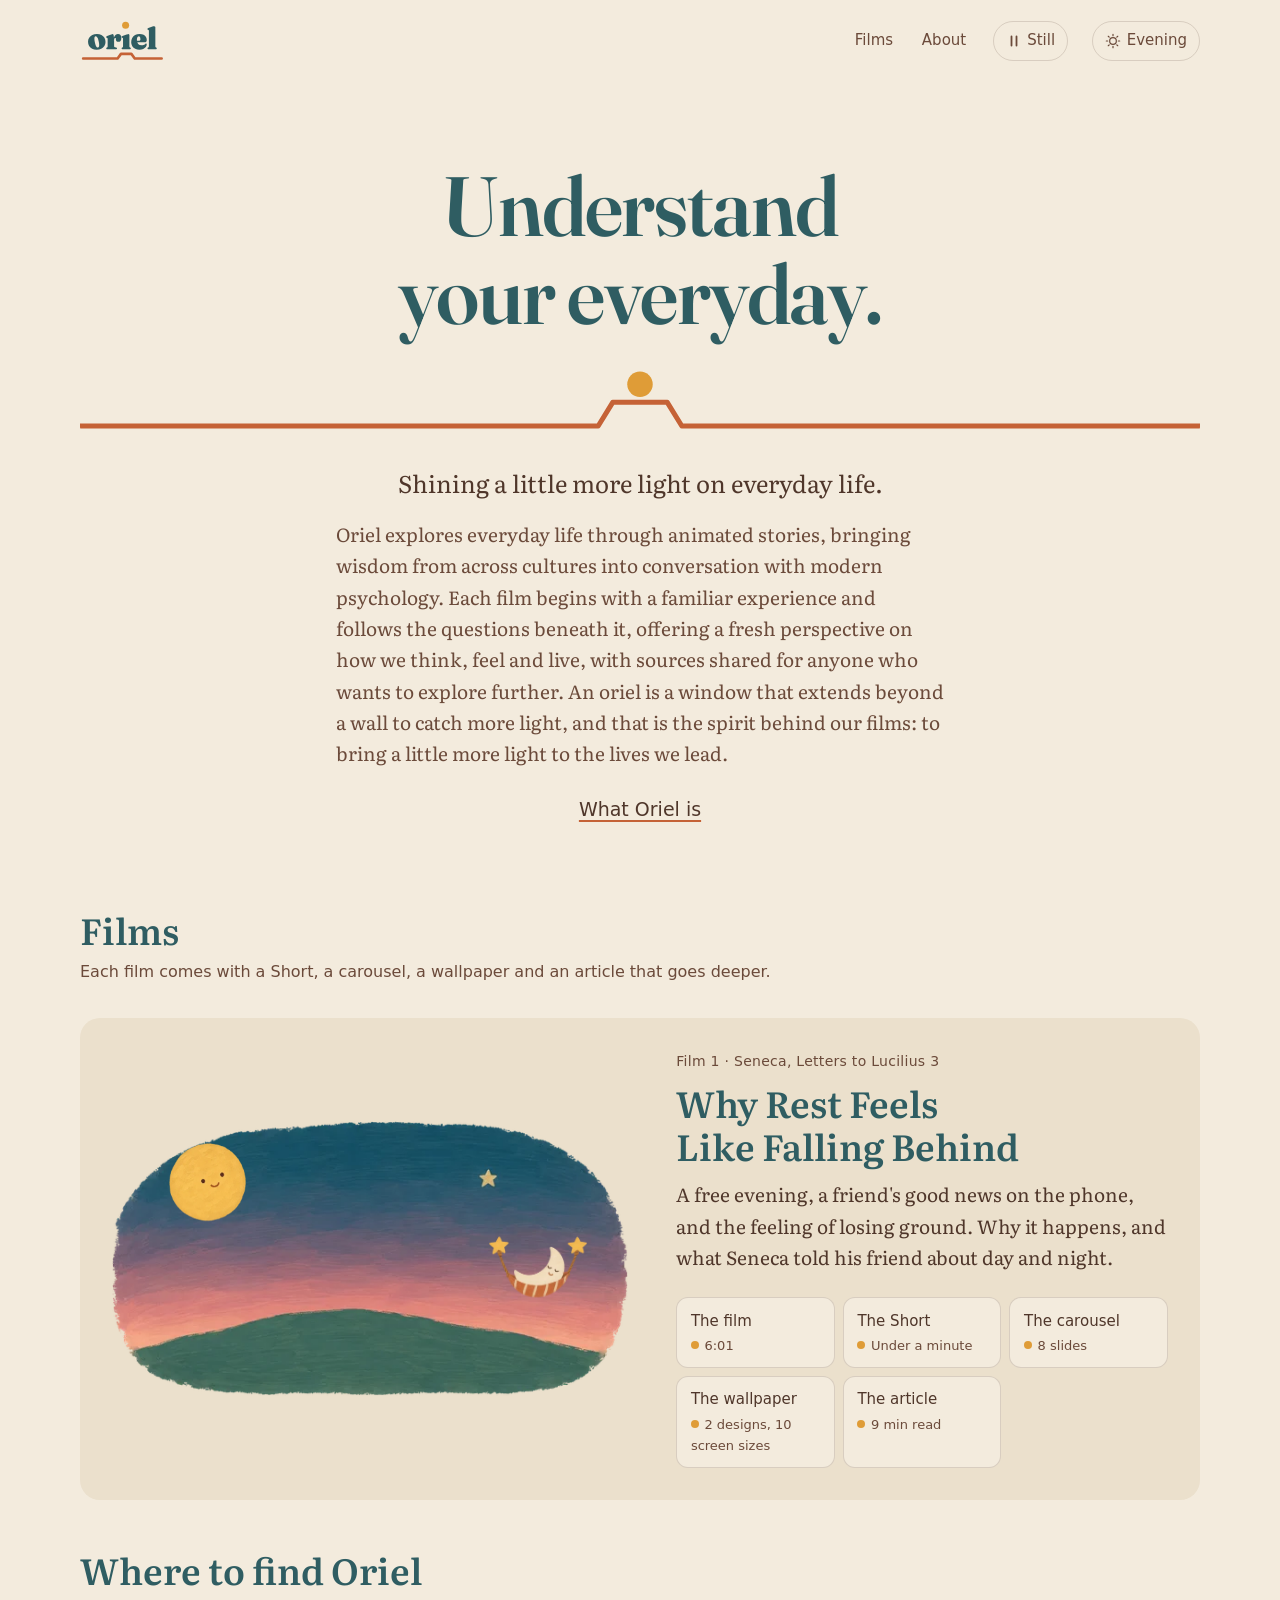
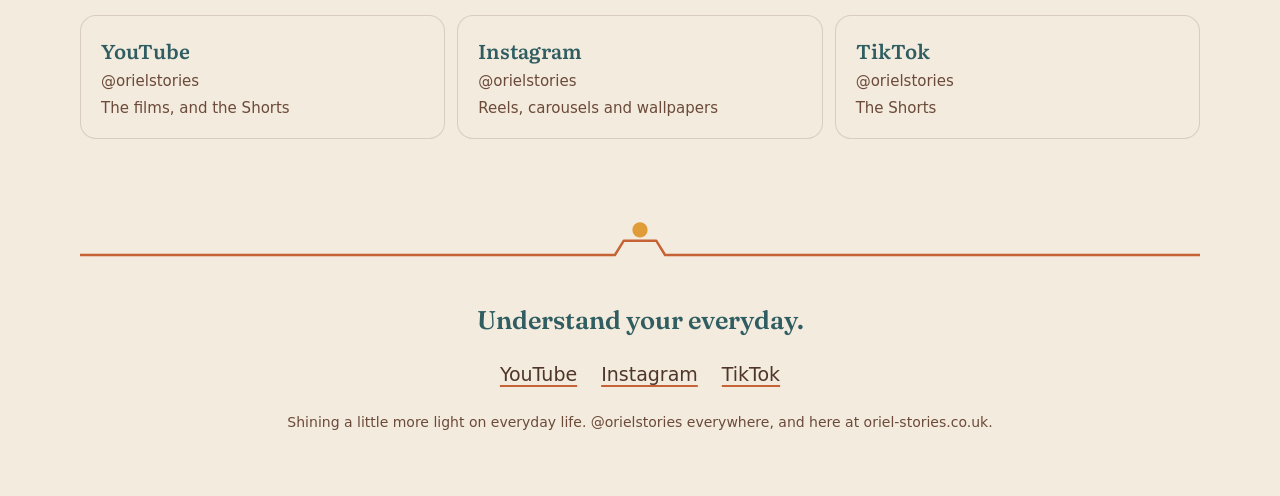
==== index.html @ 35a79797 "deploy: site from oriel@5fc2039 (with uncommitted site changes)" ====
<!doctype html>
<html lang="en-GB">
<head>
<meta charset="utf-8">
<meta name="viewport" content="width=device-width, initial-scale=1, viewport-fit=cover">
<title>Oriel</title>
<meta name="description" content="Shining a little more light on everyday life. Oriel explores everyday life through animated stories, bringing wisdom from across cultures into conversation with modern psychology. Each film begins with a familiar experience and follows the questions beneath it, offering a fresh perspective on how we think, feel and live, with sources shared for anyone who wants to explore further. An oriel is a window that extends beyond a wall to catch more light, and that is the spirit behind our films: to bring a little more light to the lives we lead.">
<link rel="canonical" href="https://oriel-stories.co.uk/">
<meta property="og:type" content="website">
<meta property="og:site_name" content="Oriel">
<meta property="og:title" content="Oriel">
<meta property="og:description" content="Shining a little more light on everyday life. Oriel explores everyday life through animated stories, bringing wisdom from across cultures into conversation with modern psychology. Each film begins with a familiar experience and follows the questions beneath it, offering a fresh perspective on how we think, feel and live, with sources shared for anyone who wants to explore further. An oriel is a window that extends beyond a wall to catch more light, and that is the spirit behind our films: to bring a little more light to the lives we lead.">
<meta property="og:url" content="https://oriel-stories.co.uk/">
<meta property="og:image" content="https://oriel-stories.co.uk/img/films/why-rest-feels-like-falling-behind/hero-891.webp">
<meta name="theme-color" content="#F3EBDD" media="(prefers-color-scheme: light)">
<meta name="theme-color" content="#1F3B3F" media="(prefers-color-scheme: dark)">
<script>try{var t=localStorage.getItem("oriel-theme");if(t)document.documentElement.dataset.theme=t;if(localStorage.getItem("oriel-still")==="1")document.documentElement.dataset.still="1"}catch(e){}</script>
<link rel="preconnect" href="https://fonts.googleapis.com">
<link rel="preconnect" href="https://fonts.gstatic.com" crossorigin>
<link rel="stylesheet" href="https://fonts.googleapis.com/css2?family=Google+Sans:wght@400..600&family=Literata:ital,opsz,wght@0,7..72,400..600;1,7..72,400&display=swap">
<link rel="stylesheet" href="https://fonts.googleapis.com/css2?family=Fraunces:opsz,wght@144,600&display=block&text=%20.Uadenorstuvy">
<link rel="stylesheet" href="/oriel.css">
<link rel="icon" href="/img/mark.svg" type="image/svg+xml">
</head>
<body class="home">
<a class="skip" href="#main">Skip to content</a>
<header class="site-head">
  <a class="brand" href="/"><svg class="lockup" role="img" aria-label="Oriel" focusable="false" xmlns="http://www.w3.org/2000/svg" viewBox="-238.0 -956.2 2770.5 1358.8"><path d="M -135.5 300.0 H 990.0 L 1100.0 150.0 H 1440.5 L 1550.5 300.0 H 2430.0" fill="none" class="sill" stroke="#C56236" stroke-width="85.0" stroke-linecap="round" stroke-linejoin="round"/><g class="word" fill="#2F5D62"><path d="M314.0 -496.0Q399.0 -496.0 462.2 -463.8Q525.5 -431.5 560.5 -373.8Q595.5 -316.0 595.5 -239.0Q595.5 -168.0 558.8 -110.8Q522.0 -53.5 457.0 -19.8Q392.0 14.0 306.0 14.0Q221.5 14.0 158.2 -18.8Q95.0 -51.5 59.8 -109.3Q24.5 -167.0 24.5 -243.0Q24.5 -315.5 61.5 -372.5Q98.5 -429.5 163.5 -462.8Q228.5 -496.0 314.0 -496.0ZM350.5 -57.0Q369.5 -61.5 379.5 -83.5Q389.5 -105.5 388.5 -147.8Q387.5 -190.0 373.5 -255.0Q360.5 -317.0 344.2 -356.2Q328.0 -395.5 309.2 -412.8Q290.5 -430.0 270.0 -425.0Q251.0 -420.5 241.0 -398.5Q231.0 -376.5 232.2 -334.5Q233.5 -292.5 247.0 -227.0Q260.0 -165.5 276.2 -126.0Q292.5 -86.5 311.2 -69.5Q330.0 -52.5 350.5 -57.0Z"/><path d="M857.5 -273.0Q857.5 -349.0 877.5 -398.5Q897.5 -448.0 930.5 -472.0Q963.5 -496.0 1003.0 -496.0Q1056.0 -496.0 1084.0 -464.2Q1112.0 -432.5 1112.0 -369.0Q1112.0 -304.0 1085.8 -273.0Q1059.5 -242.0 1017.5 -242.0Q975.0 -242.0 954.0 -263.8Q933.0 -285.5 933.0 -324.0V-345.0Q932.5 -357.5 927.2 -364.5Q922.0 -371.5 911.0 -371.5Q901.0 -371.5 893.2 -362.5Q885.5 -353.5 881.0 -333.8Q876.5 -314.0 876.5 -280.5ZM863.0 -452.0 876.5 -346.0V-103.0Q876.5 -86.0 881.5 -78.8Q886.5 -71.5 904.0 -68.0L942.5 -60.5Q957.0 -57.5 964.0 -50.2Q971.0 -43.0 971.0 -30.0Q971.0 -15.5 961.5 -7.8Q952.0 0.0 933.0 0.0H657.0Q637.0 0.0 628.2 -7.8Q619.5 -15.5 619.5 -29.5Q619.5 -39.0 624.5 -46.5Q629.5 -54.0 640.5 -58.5L652.0 -63.5Q659.5 -67.0 662.5 -75.3Q665.5 -83.5 665.5 -103.0V-339.5Q665.5 -355.0 661.2 -361.8Q657.0 -368.5 648.5 -371.0L637.5 -374.0Q627.0 -377.5 622.2 -384.0Q617.5 -390.5 617.5 -400.0Q617.5 -412.0 624.2 -419.0Q631.0 -426.0 648.0 -432.5L757.5 -474.5Q792.5 -488.0 807.5 -492.0Q822.5 -496.0 831.0 -496.0Q845.0 -496.0 852.2 -486.0Q859.5 -476.0 863.0 -452.0Z"/><path d="M1376.0 -463.5V-103.0Q1376.0 -84.0 1379.5 -76.0Q1383.0 -68.0 1390.0 -63.5L1400.5 -58.5Q1410.0 -54.0 1415.2 -46.5Q1420.5 -39.0 1420.5 -29.0Q1420.5 -15.0 1411.0 -7.5Q1401.5 0.0 1384.5 0.0H1159.0Q1142.5 0.0 1133.0 -7.5Q1123.5 -15.0 1123.5 -29.0Q1123.5 -39.0 1128.8 -46.5Q1134.0 -54.0 1143.0 -58.5L1154.5 -63.5Q1161.5 -68.0 1164.8 -76.0Q1168.0 -84.0 1168.0 -103.0V-344.5Q1168.0 -360.5 1163.5 -366.5Q1159.0 -372.5 1151.0 -376.0L1140.0 -378.5Q1130.5 -382.5 1125.2 -388.2Q1120.0 -394.0 1120.0 -404.5Q1120.0 -415.5 1127.5 -422.8Q1135.0 -430.0 1150.5 -435.5L1284.5 -482.0Q1305.0 -488.5 1317.2 -491.8Q1329.5 -495.0 1344.5 -495.0Q1358.5 -495.0 1367.2 -486.2Q1376.0 -477.5 1376.0 -463.5Z"/><path d="M1944.0 -302.5Q1944.0 -268.5 1925.5 -249.5Q1907.0 -230.5 1872.0 -230.5H1575.5V-281.5H1709.0Q1736.0 -281.5 1736.0 -307.0Q1736.0 -371.0 1721.3 -398.5Q1706.5 -426.0 1683.0 -426.0Q1665.5 -426.0 1651.5 -413.0Q1637.5 -400.0 1629.2 -373.0Q1621.0 -346.0 1621.0 -304.5Q1621.0 -213.0 1662.0 -170.8Q1703.0 -128.5 1774.0 -128.5Q1807.5 -128.5 1834.8 -136.5Q1862.0 -144.5 1887.5 -168.0Q1901.5 -181.0 1908.8 -185.2Q1916.0 -189.5 1923.0 -189.5Q1933.0 -189.5 1937.5 -179.8Q1942.0 -170.0 1942.0 -156.0Q1942.0 -111.0 1911.8 -72.0Q1881.5 -33.0 1828.0 -9.5Q1774.5 14.0 1703.0 14.0Q1627.0 14.0 1566.3 -16.2Q1505.5 -46.5 1470.0 -100.8Q1434.5 -155.0 1434.5 -227.5Q1434.5 -308.5 1467.0 -368.8Q1499.5 -429.0 1561.5 -462.5Q1623.5 -496.0 1711.0 -496.0Q1788.5 -496.0 1840.3 -471.0Q1892.0 -446.0 1918.0 -402.2Q1944.0 -358.5 1944.0 -302.5Z"/><path d="M2224.0 -711.0V-103.0Q2224.0 -83.5 2227.0 -75.3Q2230.0 -67.0 2237.5 -63.5L2249.0 -58.5Q2260.0 -54.0 2265.0 -46.5Q2270.0 -39.0 2270.0 -29.5Q2270.0 -15.5 2261.2 -7.8Q2252.5 0.0 2233.0 0.0H2004.5Q1985.0 0.0 1976.0 -7.8Q1967.0 -15.5 1967.0 -29.5Q1967.0 -39.0 1972.0 -46.5Q1977.0 -54.0 1988.5 -58.5L1999.5 -63.5Q2007.0 -67.0 2010.0 -75.3Q2013.0 -83.5 2013.0 -103.0V-600.0Q2013.0 -616.0 2008.8 -622.5Q2004.5 -629.0 1996.0 -631.5L1985.0 -635.0Q1974.5 -638.5 1970.0 -644.8Q1965.5 -651.0 1965.5 -661.0Q1965.5 -672.5 1971.8 -679.5Q1978.0 -686.5 1995.5 -693.0L2108.5 -736.5Q2135.0 -746.5 2150.2 -750.8Q2165.5 -755.0 2177.0 -755.0Q2200.5 -755.0 2212.2 -742.5Q2224.0 -730.0 2224.0 -711.0Z"/></g><circle cx="1252.0" cy="-781.5" r="114.8" class="sun" fill="#DF9C37"/></svg></a>
  <nav class="site-nav" aria-label="Site"><a href="/#films">Films</a><a href="/posts/what-oriel-is/">About</a><button class="still" type="button" aria-pressed="false" title="Bring all motion on the page to rest"><svg viewBox="0 0 16 16" aria-hidden="true"><path d="M5.5 3.5v9M10.5 3.5v9"/></svg><span class="label">Still</span></button><button class="theme" type="button" aria-pressed="false" title="Switch between day and evening"><svg viewBox="0 0 24 24" aria-hidden="true"><circle cx="12" cy="12" r="5"/><path d="M12 2v2M12 20v2M2 12h2M20 12h2M4.9 4.9l1.4 1.4M17.7 17.7l1.4 1.4M4.9 19.1l1.4-1.4M17.7 6.3l1.4-1.4"/></svg><span class="label">Evening</span></button></nav>
</header>
<main id="main">

<section class="home-hero" aria-labelledby="promise">
  <h1 id="promise" class="promise">Understand your everyday.</h1>
  <div class="sill-rule large" aria-hidden="true"><svg viewBox="0 0 132 72" focusable="false"><path class="sill" d="M-4000 66 H20 L36 40 H96 L112 66 H4132"/><circle class="sun" cx="66" cy="20" r="14"/></svg></div>
  <p class="lead">Shining a little more light on everyday life.</p>
  <p class="about">Oriel explores everyday life through animated stories, bringing wisdom from across cultures into conversation with modern psychology. Each film begins with a familiar experience and follows the questions beneath it, offering a fresh perspective on how we think, feel and live, with sources shared for anyone who wants to explore further. An oriel is a window that extends beyond a wall to catch more light, and that is the spirit behind our films: to bring a little more light to the lives we lead.</p>
  <p class="more"><a href="/posts/what-oriel-is/">What Oriel is</a></p>
</section>
<section class="films" id="films" aria-labelledby="films-title">
  <h2 id="films-title">Films</h2>
  <p class="section-note">Each film comes with a Short, a carousel, a wallpaper and an article that goes deeper.</p>
  
<article class="film-entry" aria-labelledby="film-1">
  <a class="art-link" href="/films/why-rest-feels-like-falling-behind/" tabindex="-1" aria-hidden="true"><div class="emblem" data-emblem="day-and-night" style="aspect-ratio: 1104 / 587" role="img" aria-label="A hill at dusk. The sun goes down on the left as the moon rises on the right in its hammock of stars" title="Rest your pointer here and it comes to rest"><img class="sky" src="/img/films/why-rest-feels-like-falling-behind/emblem-sky-560.webp" srcset="/img/films/why-rest-feels-like-falling-behind/emblem-sky-560.webp 560w, /img/films/why-rest-feels-like-falling-behind/emblem-sky-1104.webp 1104w" sizes="(min-width: 60rem) 28rem, 92vw" width="1104" height="587" style="max-width: min(100%, 552px)" alt="" decoding="async" loading="lazy"><div class="lights" style="-webkit-mask: url(/img/films/why-rest-feels-like-falling-behind/emblem-sky-560.webp) center / 100% 100% no-repeat; mask: url(/img/films/why-rest-feels-like-falling-behind/emblem-sky-560.webp) center / 100% 100% no-repeat"><img class="sun" src="/img/films/why-rest-feels-like-falling-behind/emblem-sun-220.webp" srcset="/img/films/why-rest-feels-like-falling-behind/emblem-sun-220.webp 220w, /img/films/why-rest-feels-like-falling-behind/emblem-sun-440.webp 440w" sizes="10rem" width="502" height="505" style="max-width: min(100%, 251px)" alt="" decoding="async" loading="lazy"><img class="moon" src="/img/films/why-rest-feels-like-falling-behind/emblem-moon-220.webp" srcset="/img/films/why-rest-feels-like-falling-behind/emblem-moon-220.webp 220w, /img/films/why-rest-feels-like-falling-behind/emblem-moon-440.webp 440w" sizes="10rem" width="911" height="567" style="max-width: min(100%, 455px)" alt="" decoding="async" loading="lazy"></div></div></a>
  <div class="text">
    <p class="kicker">Film 1 · Seneca, Letters to Lucilius 3</p>
    <h3 id="film-1"><a href="/films/why-rest-feels-like-falling-behind/">Why Rest Feels Like Falling Behind</a></h3>
    <p>A free evening, a friend&#x27;s good news on the phone, and the feeling of losing ground. Why it happens, and what Seneca told his friend about day and night.</p>
    <ul class="pieces" aria-label="Pieces of Why Rest Feels Like Falling Behind"><li class="live"><a href="/films/why-rest-feels-like-falling-behind/#film"><span class="what">The film</span><span class="state">6:01</span></a></li><li class="live"><a href="/films/why-rest-feels-like-falling-behind/#short"><span class="what">The Short</span><span class="state">Under a minute</span></a></li><li class="live"><a href="/films/why-rest-feels-like-falling-behind/#carousel"><span class="what">The carousel</span><span class="state">8 slides</span></a></li><li class="live"><a href="/films/why-rest-feels-like-falling-behind/#wallpaper"><span class="what">The wallpaper</span><span class="state">2 designs, 10 screen sizes</span></a></li><li class="live"><a href="/films/why-rest-feels-like-falling-behind/#question"><span class="what">The article</span><span class="state">9 min read</span></a></li></ul>
  </div>
</article>
</section>
<section class="platforms" aria-labelledby="platforms-title">
  <h2 id="platforms-title">Where to find Oriel</h2>
  <ul>
  <li><a href="https://www.youtube.com/@orielstories"><span class="name">YouTube</span><span class="handle">@orielstories</span>
  <span class="carries">The films, and the Shorts</span></a></li>
  <li><a href="https://www.instagram.com/orielstories"><span class="name">Instagram</span><span class="handle">@orielstories</span>
  <span class="carries">Reels, carousels and wallpapers</span></a></li>
  <li><a href="https://www.tiktok.com/@oriel.stories"><span class="name">TikTok</span><span class="handle">@orielstories</span>
  <span class="carries">The Shorts</span></a></li>
  </ul>
</section>

</main>
<footer class="site-foot">
  <div class="sill-rule " aria-hidden="true"><svg viewBox="0 0 132 72" focusable="false"><path class="sill" d="M-4000 66 H20 L36 40 H96 L112 66 H4132"/><circle class="sun" cx="66" cy="20" r="14"/></svg></div>
  <p class="promise">Understand your everyday.</p>
  <ul class="platform-links"><li><a href="https://www.youtube.com/@orielstories">YouTube</a></li><li><a href="https://www.instagram.com/orielstories">Instagram</a></li><li><a href="https://www.tiktok.com/@oriel.stories">TikTok</a></li></ul>
  <p class="small">Shining a little more light on everyday life. @orielstories everywhere, and here at oriel-stories.co.uk.</p>
</footer>
<script src="/oriel.js" type="module"></script>
</body>
</html>
---- oriel.css ----
/* Oriel site, brand C (docs/brand/brief.md). Palette: paper, terracotta (the bay line), sun, light, ink, night.
   Type: Fraunces 600 for the promise; Literata for reading text, quotes and titles; Google Sans for labels.
   The wordmark is the brand's own vector lockup, inline. Pictures are the films' gouache. */

:root {
  --paper: #f3ebdd;
  --paper-deep: #ebe0cc;     /* cards and panels: the paper a step darker */
  --ink: #4f362a;            /* reading text: brand ink #6b4a3a a step darker */
  --ink-soft: #6b4a3a;       /* brand ink, for secondary text */
  --night: #2f5d62;          /* the wordmark and headings */
  --bay: #c56236;            /* the bay line */
  --sun: #df9c37;
  --light: #f8c77a;
  --rule: rgba(79, 54, 42, 0.16);
  --panel: #121a2c;          /* the film's own dark, behind the screen before it plays */
  --on-panel: #f3ebdd;

  --display: "Fraunces", "Literata", Georgia, serif;
  --serif: "Literata", Georgia, serif;
  --sans: "Google Sans", system-ui, -apple-system, "Segoe UI", sans-serif;
  --gutter: max(1rem, env(safe-area-inset-left));
  --measure: 38rem;
  --wide: 72rem;
  color-scheme: light;
}

/* Evening: the night teal ground, paper ink; the bay lifts on night as in the brand. */
@media (prefers-color-scheme: dark) {
  :root:not([data-theme="light"]) {
    --paper: #1f3b3f; --paper-deep: #26474c; --ink: #f3ebdd; --ink-soft: #d3ddd9; --night: #f3ebdd;
    --bay: #d9774c; --rule: rgba(243, 235, 221, 0.18); color-scheme: dark;
  }
}
:root[data-theme="dark"] {
  --paper: #1f3b3f; --paper-deep: #26474c; --ink: #f3ebdd; --ink-soft: #d3ddd9; --night: #f3ebdd;
  --bay: #d9774c; --rule: rgba(243, 235, 221, 0.18); color-scheme: dark;
}

*, *::before, *::after { box-sizing: border-box; }
html { -webkit-text-size-adjust: 100%; text-size-adjust: 100%; scroll-padding-top: 1.5rem; }
@media (prefers-reduced-motion: no-preference) { html { scroll-behavior: smooth; } }

body {
  margin: 0;
  background: var(--paper);
  color: var(--ink);
  font-family: var(--serif);
  font-size: 1.125rem;
  line-height: 1.65;
  font-optical-sizing: auto;
  text-rendering: optimizeLegibility;
  -webkit-font-smoothing: antialiased;
  overflow-x: hidden;
}
@media (min-width: 48rem) { body { font-size: 1.1875rem; } }

img { display: block; max-width: 100%; height: auto; }
a { color: inherit; text-decoration-color: var(--bay); text-decoration-thickness: 1.5px; text-underline-offset: 0.2em; }
a:hover { text-decoration-thickness: 2.5px; }
::selection { background: var(--light); color: #4f362a; }
:focus-visible { outline: 3px solid var(--bay); outline-offset: 3px; border-radius: 4px; }
h1, h2, h3 { font-weight: 600; line-height: 1.2; color: var(--night); text-wrap: balance; }

.skip {
  position: absolute; left: var(--gutter); top: -4rem; z-index: 20;
  background: var(--ink); color: var(--paper); padding: 0.5rem 1rem; border-radius: 6px;
  font-family: var(--sans); font-size: 0.9375rem; text-decoration: none;
}
.skip:focus { top: 0.75rem; }

/* ---------- Header and footer ---------- */
.site-head {
  display: flex; align-items: center; justify-content: space-between; gap: 1rem;
  max-width: var(--wide); margin: 0 auto; padding: 1.25rem var(--gutter);
}
.brand { display: block; flex: none; border-radius: 6px; }
.lockup { display: block; height: 2.6rem; width: auto; }
.lockup .word { fill: var(--night); }
.lockup .sill, .sill-rule .sill { stroke: var(--bay); }
.lockup .sun, .sill-rule .sun { fill: var(--sun); }

.site-nav { display: flex; align-items: center; gap: clamp(0.5rem, 2.5vw, 1.5rem); font-family: var(--sans); font-size: 0.9375rem; font-weight: 500; }
.site-nav a { color: var(--ink-soft); text-decoration: none; padding: 0.5rem 0.15rem; }
.site-nav a:hover, .site-nav a[aria-current="page"] { color: var(--ink); box-shadow: inset 0 -2px var(--sun); }
.site-nav button {
  display: inline-flex; align-items: center; gap: 0.35rem; min-height: 2.5rem;
  border: 1px solid var(--rule); background: transparent; color: var(--ink-soft);
  font: inherit; padding: 0.3rem 0.75rem; border-radius: 999px; cursor: pointer;
}
.site-nav button:hover { color: var(--ink); border-color: var(--ink-soft); }
.site-nav button svg { width: 1rem; height: 1rem; fill: none; stroke: currentColor; stroke-width: 1.8; stroke-linecap: round; }
.site-nav button[aria-pressed="true"] { background: var(--paper-deep); color: var(--ink); }
@media (max-width: 34rem) {
  .lockup { height: 2.1rem; }
  .site-nav .label { position: absolute; width: 1px; height: 1px; overflow: hidden; clip-path: inset(50%); }
  .site-nav button { padding: 0.3rem 0.6rem; }
}

.site-foot { max-width: var(--wide); margin: 5rem auto 0; padding: 0 var(--gutter) 3rem; text-align: center; }
.site-foot .promise { font-family: var(--display); font-weight: 600; font-size: 1.6rem; color: var(--night); margin: 1.5rem 0 0.75rem; }
.platform-links { list-style: none; padding: 0; margin: 0; display: flex; justify-content: center; gap: 1.5rem; font-family: var(--sans); font-weight: 500; }
.platform-links a { display: inline-block; padding: 0.4rem 0; }
.small { font-family: var(--sans); font-size: 0.875rem; color: var(--ink-soft); }

/* ---------- The bay line and the sun, as a rule ---------- */
/* One path: the line runs far out on both sides and the box clips it, so the joins are seamless. */
.sill-rule { display: flex; justify-content: center; overflow: hidden; max-width: calc(var(--wide) - 2 * var(--gutter)); margin: 2.5rem auto; border-radius: 4px; }
.sill-rule svg { width: 4.5rem; height: auto; flex: none; overflow: visible; }
.sill-rule .sill { fill: none; stroke-width: 4.5; stroke-linecap: round; stroke-linejoin: round; }
.sill-rule.large svg { width: 7.5rem; }
.sill-rule.large .sill { stroke-width: 5.5; }

/* ---------- Shared labels ---------- */
.kicker, .section-note, .meta, .pieces, .badge, .where, .contents, .piece-list dt, .study .kind, .study dt, .strip-nav {
  font-family: var(--sans);
}
.kicker { font-size: 0.875rem; font-weight: 500; letter-spacing: 0.02em; color: var(--ink-soft); margin: 0 0 0.5rem; }
.badge {
  display: inline-block; vertical-align: middle; margin-left: 0.4rem; padding: 0.1rem 0.5rem; border-radius: 999px;
  font-size: 0.75rem; font-weight: 500; color: var(--ink); background: var(--paper-deep); border: 1px solid var(--rule);
}

/* ---------- Home ---------- */
.home-hero { max-width: var(--wide); margin: 0 auto; padding: clamp(2rem, 7vw, 5rem) var(--gutter) 1rem; text-align: center; }
.home-hero .promise {
  font-family: var(--display); font-weight: 600; font-size: clamp(2.5rem, 8vw, 5.25rem); line-height: 1.05;
  letter-spacing: -0.015em; margin: 0 auto; max-width: 14ch;
  min-height: 2.1em; /* two lines held open while the face loads, so nothing below moves */
}
.home-hero .sill-rule { margin: 1.75rem auto 2rem; padding: 0; }
.home-hero .lead { font-size: clamp(1.25rem, 2.4vw, 1.5rem); margin: 0 auto 1rem; max-width: 34rem; }
.home-hero .about { max-width: var(--measure); margin: 0 auto; color: var(--ink-soft); text-align: left; }
.home-hero .more { font-family: var(--sans); font-weight: 500; margin-top: 1.5rem; }

.films, .platforms { max-width: var(--wide); margin: 0 auto; padding: 3rem var(--gutter) 0; }
.films > h2, .platforms > h2 { font-size: clamp(1.75rem, 3.5vw, 2.25rem); margin: 0 0 0.5rem; }
.section-note { color: var(--ink-soft); font-size: 1rem; margin: 0 0 2rem; }

.film-entry {
  display: grid; gap: clamp(1.5rem, 4vw, 3rem); align-items: center;
  background: var(--paper-deep); border-radius: 1.25rem; padding: clamp(1rem, 3vw, 2rem);
}
@media (min-width: 52rem) { .film-entry { grid-template-columns: minmax(0, 1.05fr) minmax(0, 1fr); } }
.film-entry h3 { font-size: clamp(1.6rem, 3.2vw, 2.25rem); margin: 0 0 0.75rem; }
.film-entry h3 a { text-decoration: none; }
.film-entry h3 a:hover { text-decoration: underline; text-decoration-color: var(--bay); }
.film-entry .text > p:not(.kicker) { margin: 0 0 1.5rem; }
.art-link { display: block; }

.pieces { list-style: none; margin: 0; padding: 0; display: grid; grid-template-columns: repeat(auto-fill, minmax(9.5rem, 1fr)); gap: 0.5rem; }
.pieces a {
  display: flex; flex-direction: column; gap: 0.1rem; height: 100%; text-decoration: none;
  padding: 0.65rem 0.85rem; border-radius: 0.75rem; background: var(--paper); border: 1px solid var(--rule);
}
.pieces a:hover { border-color: var(--bay); }
.pieces .what { font-weight: 500; color: var(--ink); font-size: 0.9375rem; }
.pieces .state { font-size: 0.8125rem; color: var(--ink-soft); }
.pieces .live .state::before { content: ""; display: inline-block; width: 0.5rem; height: 0.5rem; border-radius: 50%; background: var(--sun); margin-right: 0.35rem; vertical-align: 0.05em; }

.platforms ul { list-style: none; padding: 0; margin: 1.5rem 0 0; display: grid; gap: 0.75rem; grid-template-columns: repeat(auto-fit, minmax(14rem, 1fr)); }
.platforms a {
  display: grid; gap: 0.15rem; padding: 1.1rem 1.25rem; border-radius: 1rem; text-decoration: none;
  border: 1px solid var(--rule); background: var(--paper);
}
.platforms a:hover { border-color: var(--bay); }
.platforms .name { font-weight: 600; font-size: 1.25rem; color: var(--night); }
.platforms .handle, .platforms .carries { font-family: var(--sans); font-size: 0.9375rem; color: var(--ink-soft); }

/* The film's emblem: day and night (SI-1, SI-2). Layers are placed in % of the sky; oriel.js moves them. */
.emblem { position: relative; } /* its aspect ratio comes from the sky layer, set by the build */
.emblem .sky { width: 100%; height: 100%; }
.emblem .lights { position: absolute; inset: 0; }
.emblem .sun, .emblem .moon { position: absolute; top: 0; will-change: transform; }
.emblem .sun { left: 11%; width: 15%; }
.emblem .moon { right: 8%; width: 19%; }

/* ---------- Film page ---------- */
.film-hero, .post-hero { max-width: var(--wide); margin: 0 auto; padding: clamp(1.5rem, 5vw, 3.5rem) var(--gutter) 0; }
.film-hero { max-width: 60rem; }
.film-hero h1, .post-hero h1 { font-size: clamp(2.25rem, 6vw, 3.75rem); margin: 0 0 0.75rem; letter-spacing: -0.01em; }
.film-hero .subtitle { font-size: clamp(1.15rem, 2.2vw, 1.4rem); color: var(--ink-soft); margin: 0 0 1.5rem; max-width: 32rem; }
.meta { display: flex; flex-wrap: wrap; gap: 0.5rem 2rem; margin: 0; font-size: 0.9375rem; }
.meta dt { color: var(--ink-soft); font-size: 0.8125rem; }
.meta dd { margin: 0; font-weight: 500; }
.post-hero { max-width: 48rem; }
.post-hero .hero-art { margin-top: 1.5rem; }

.watch { max-width: 60rem; margin: 2rem auto 0; padding: 0 var(--gutter); }
.player { position: relative; aspect-ratio: 16 / 9; border-radius: 1rem; overflow: hidden; background: var(--panel); }
.player .poster { position: absolute; inset: 8% 0 auto; margin: auto; height: 84%; width: auto; max-width: 90%; object-fit: contain; }
.player.tall { aspect-ratio: 9 / 16; width: min(100%, 17rem); }
.player.tall .poster { inset: 0; width: 100%; height: 100%; max-width: none; object-fit: cover; }
.player iframe { position: absolute; inset: 0; width: 100%; height: 100%; border: 0; }
.player .play { position: absolute; inset: 0; width: 100%; border: 0; padding: 0; background: none; cursor: pointer; }
.play-icon { position: absolute; left: 50%; top: 50%; width: 4.5rem; height: 4.5rem; margin: -2.25rem; border-radius: 50%; background: var(--sun); box-shadow: 0 0.5rem 1.5rem rgba(0, 0, 0, 0.25); }
.play-icon::after { content: ""; position: absolute; left: 1.8rem; top: 1.35rem; border-left: 1.35rem solid #4f362a; border-top: 0.9rem solid transparent; border-bottom: 0.9rem solid transparent; }
.play:hover .play-icon { background: var(--light); }

.pending-note { font-family: var(--sans); font-size: 0.9375rem; color: var(--ink-soft); text-align: center; margin: 0.75rem 0 0; }

.reading { display: grid; max-width: var(--wide); margin: 0 auto; padding: 0 var(--gutter); gap: 3rem; }
@media (min-width: 64rem) { .reading:not(.single) { grid-template-columns: 13rem minmax(0, 1fr); } }
.reading.single { justify-items: center; }
.column { min-width: 0; max-width: 48rem; }
.reading.single .column { width: 100%; max-width: var(--measure); }

.contents { font-size: 0.9375rem; }
.contents h2 { font-family: var(--sans); font-size: 0.8125rem; font-weight: 500; color: var(--ink-soft); margin: 0 0 0.75rem; }
.contents ol { list-style: none; margin: 0; padding: 0; border-left: 2px solid var(--rule); }
.contents a { display: block; padding: 0.35rem 0 0.35rem 1rem; margin-left: -2px; border-left: 2px solid transparent; color: var(--ink-soft); text-decoration: none; }
.contents a:hover { color: var(--ink); }
.contents a[aria-current="true"] { color: var(--ink); border-left-color: var(--bay); }
@media (min-width: 64rem) { .contents nav, .contents { position: sticky; top: 2rem; align-self: start; } }
@media (max-width: 63.99rem) { .contents { border: 1px solid var(--rule); border-radius: 1rem; padding: 1rem 1.25rem; } }

/* ---------- Prose ---------- */
.prose { max-width: var(--measure); }
.prose h2 { font-size: clamp(1.6rem, 3.2vw, 2rem); margin: 3.5rem 0 1rem; }
.prose h3 { font-size: 1.3rem; margin: 2.5rem 0 0.75rem; }
.prose p, .prose li, .prose dd { hyphens: manual; }
.prose .opening { font-size: 1.25em; line-height: 1.55; }
/* The question, set off by the brand's mark: a short run of the bay line with the sun resting on the bay. */
.prose .pull {
  font-size: clamp(1.4rem, 3vw, 1.75rem); line-height: 1.35; color: var(--night); font-weight: 500;
  margin: 2.5rem 0 2rem; padding-top: 2.4rem; position: relative;
}
.prose .pull::before {
  content: ""; position: absolute; left: 0; top: 0; width: 4.5rem; height: 1.6rem;
  background: var(--bay);
  -webkit-mask: url("data:image/svg+xml,%3Csvg xmlns='http://www.w3.org/2000/svg' viewBox='0 0 90 32'%3E%3Cpath d='M2 29H24L33 18H57L66 29H88' fill='none' stroke='black' stroke-width='3.2' stroke-linecap='round' stroke-linejoin='round'/%3E%3C/svg%3E") no-repeat center / contain;
  mask: url("data:image/svg+xml,%3Csvg xmlns='http://www.w3.org/2000/svg' viewBox='0 0 90 32'%3E%3Cpath d='M2 29H24L33 18H57L66 29H88' fill='none' stroke='black' stroke-width='3.2' stroke-linecap='round' stroke-linejoin='round'/%3E%3C/svg%3E") no-repeat center / contain;
}
.prose .pull::after {
  content: ""; position: absolute; left: calc(2.25rem - 0.3rem); top: 0.1rem; width: 0.6rem; height: 0.6rem;
  border-radius: 50%; background: var(--sun);
}
.prose .ours { font-family: var(--sans); font-size: 0.9375rem; color: var(--ink-soft); background: var(--paper-deep); border-radius: 0.75rem; padding: 0.9rem 1.1rem; }
.prose .ref {
  font-family: var(--sans); font-size: 0.7rem; vertical-align: super; line-height: 0; margin-left: 0.15em;
  text-decoration: none; color: var(--ink-soft); padding: 0 0.15em;
}
.prose .ref::before { content: "["; } .prose .ref::after { content: "]"; }

.art { margin: 1.5rem 0; }
.art.figure-strip { margin: 1.5rem 0 1.75rem; }
.art.figure-strip img { width: 100%; }
@media (min-width: 40rem) {
  .art.figure-right { float: right; width: 15rem; margin: 0.35rem -2rem 1rem 1.75rem; }
  .art.figure-left { float: left; width: 15rem; margin: 0.35rem 1.75rem 1rem -2rem; }
  .art.narrow { width: 8.5rem; }
}
@media (max-width: 39.99rem) { .art.figure-right, .art.figure-left { width: 70%; margin-inline: auto; } .art.narrow { width: 40%; } }
.prose h2, .prose h3, .passage, .studies, .sources { clear: both; }

.passage { margin: 2rem 0; padding: clamp(1.25rem, 3vw, 2rem); background: var(--paper-deep); border-radius: 1rem; }
@media (min-width: 60rem) { .passage { margin-inline: -4rem; display: grid; grid-template-columns: 1fr 1fr; gap: 2rem; } .passage figcaption { grid-column: 1 / -1; } }
.passage blockquote { margin: 0; }
.passage blockquote p { margin: 0 0 1rem; }
.passage .original { font-style: italic; color: var(--ink-soft); }
.passage .translation { color: var(--ink); }
@media (max-width: 59.99rem) { .passage .original { margin-bottom: 1.25rem; padding-bottom: 1.25rem; border-bottom: 1px solid var(--rule); } }
.passage .sec { font-family: var(--sans); font-style: normal; font-size: 0.75rem; font-weight: 500; color: var(--ink-soft); margin-right: 0.35rem; }
.passage figcaption { font-family: var(--sans); font-size: 0.875rem; color: var(--ink-soft); line-height: 1.5; }
.passage cite { font-style: normal; font-weight: 500; color: var(--ink); }

.studies { display: grid; gap: 1rem; margin: 1.5rem 0; }
@media (min-width: 40rem) { .study dl { display: grid; grid-template-columns: 8.5rem 1fr; gap: 0 1.25rem; } .study dt { margin-top: 0.75rem; } .study dd { margin-top: 0.75rem; } }
.study { border: 1px solid var(--rule); border-radius: 1rem; padding: 1.25rem; font-size: 0.9375em; }
.study h3 { margin: 0; font-size: 1.15rem; }
.study .kind { margin: 0.2rem 0 0.75rem; font-size: 0.8125rem; color: var(--ink-soft); }
.study dl { margin: 0; }
.study dt { font-size: 0.8125rem; font-weight: 500; color: var(--ink-soft); margin-top: 0.75rem; }
.study dd { margin: 0.15rem 0 0; line-height: 1.55; }

.sources { padding-left: 1.25rem; font-size: 0.9375rem; line-height: 1.55; }
.sources li { margin-bottom: 0.75rem; overflow-wrap: anywhere; }
.sources li:target { background: var(--paper-deep); border-radius: 0.5rem; }

.piece-list dt { font-weight: 600; color: var(--night); margin-top: 1rem; font-size: 1rem; }
.piece-list dd { margin: 0.15rem 0 0; }

/* ---------- The film's pieces ---------- */
.pieces-block { margin: 4rem 0 1rem; padding-top: 0.5rem; }
.pieces-block > h2 { font-size: clamp(1.6rem, 3.2vw, 2rem); margin: 0 0 1.5rem; }
.piece { margin: 0 0 3rem; }
.piece h3 { font-size: 1.2rem; margin: 0 0 0.5rem; }
.piece-title { margin: 0 0 1rem; color: var(--ink-soft); }
.piece.coming p { margin: 0; max-width: var(--measure); color: var(--ink-soft); }
.wallpaper-grid { display: grid; gap: 1.5rem 2rem; grid-template-columns: auto 1fr; align-items: start; }
@media (max-width: 30rem) { .wallpaper-grid { grid-template-columns: 1fr; } .wallpaper-grid .preview-box { margin-inline: auto; } }
.free { font-family: var(--sans); font-size: 0.875rem; color: var(--ink-soft); margin: 0.6rem 0 0; }
.every { font-family: var(--sans); font-size: 0.875rem; padding-left: 1.1rem; }
.where { font-size: 0.9375rem; color: var(--ink-soft); margin: 0.85rem 0 0; display: flex; flex-wrap: wrap; gap: 0.5rem 1rem; align-items: center; }
.where a { font-weight: 500; color: var(--ink); }
.button {
  display: inline-block; line-height: 1.75rem; min-height: 2.75rem; padding: 0.5rem 1.1rem; border-radius: 999px;
  background: var(--sun); color: #4f362a !important; text-decoration: none; font-weight: 500;
}
.button:hover { background: var(--light); }
.file { font-size: 0.8125rem; }
/* the file's size always takes its own line under the button, so no choice of screen can change the height */
.download .file { flex-basis: 100%; }
.devices { border: 0; margin: 1rem 0 0; padding: 0; min-width: 0; }
.devices legend { font-family: var(--sans); font-size: 0.8125rem; color: var(--ink-soft); padding: 0; margin-bottom: 0.4rem; }
.devices .options { display: flex; flex-wrap: wrap; gap: 0.35rem; }
.devices label { position: relative; font-family: var(--sans); font-size: 0.875rem; }
.devices input { position: absolute; opacity: 0; inset: 0; margin: 0; cursor: pointer; }
.devices label span:first-of-type {
  display: inline-flex; align-items: center; min-height: 2.25rem; padding: 0.25rem 0.8rem; border-radius: 999px;
  border: 1px solid var(--rule); color: var(--ink-soft); background: var(--paper);
}
.devices input:checked + span { background: var(--ink); color: var(--paper); border-color: var(--ink); }
.devices input:focus-visible + span { outline: 3px solid var(--bay); outline-offset: 2px; }
.devices label.coming span:first-of-type { opacity: 0.55; border-style: dashed; }
.devices input:disabled { cursor: default; }
.devices.variants { margin-top: 0.6rem; }
.devices label[hidden], .devices[hidden] { display: none; }
.visually-hidden { position: absolute; width: 1px; height: 1px; overflow: hidden; clip-path: inset(50%); white-space: nowrap; }
/* the wallpaper as it will be seen: the chosen screen's own picture in a frame of that screen's shape, in a box of
   fixed size so choosing never moves the page */
.preview-box { width: 320px; max-width: 100%; height: 432px; display: grid; place-items: center; overflow: hidden; }
.device-frame { overflow: hidden; border: 6px solid #4f362a; background: #121a2c; line-height: 0; }
.device-frame img { display: block; max-width: none; }
.device-frame.phone { border-radius: 1.6rem; }
.device-frame.tablet { border-radius: 1.1rem; border-width: 8px; }
.device-frame.desktop { border-radius: 0.6rem; border-width: 7px; }
.device-frame.tv { border-radius: 0.3rem; border-width: 5px; }

.strip { overflow-x: auto; scroll-snap-type: x mandatory; overscroll-behavior-x: contain; border-radius: 1rem; scrollbar-width: thin; }
.strip ol { display: flex; gap: 0.75rem; list-style: none; margin: 0; padding: 0 0 0.75rem; }
.strip li { flex: none; width: min(72vw, 18rem); scroll-snap-align: start; }
.strip img { border-radius: 0.75rem; border: 1px solid var(--rule); }
/* a panoramic carousel: the slides meet edge to edge so the painting runs on */
/* a panorama scrolls freely: snapping to slide edges would fight the count's reading point (oriel.js) */
.strip.panoramic { scroll-snap-type: none; }
.strip.panoramic ol { gap: 0; }
.strip.panoramic img { border-radius: 0; border: 0; }
.strip.panoramic li:first-child img { border-radius: 0.75rem 0 0 0.75rem; }
.strip.panoramic li:last-child img { border-radius: 0 0.75rem 0.75rem 0; }
.strip-nav { display: flex; align-items: center; gap: 0.75rem; margin-top: 0.5rem; font-size: 0.875rem; color: var(--ink-soft); }
.strip-nav button {
  width: 2.75rem; height: 2.75rem; border-radius: 50%; border: 1px solid var(--rule); background: var(--paper); color: var(--ink); cursor: pointer;
  display: inline-grid; place-items: center;
}
.strip-nav button:hover { border-color: var(--bay); }
.strip-nav button:disabled { opacity: 0.4; cursor: default; }
.strip-nav svg { width: 1rem; height: 1rem; fill: none; stroke: currentColor; stroke-width: 2; stroke-linecap: round; stroke-linejoin: round; }

@media print { .site-nav, .strip-nav, .watch, .pieces-block { display: none; } }
/* figures drawn on the day paper keep it in the evening too: a paper panel, so their lines and lettering hold */
.art.on-paper img { background: #f3ebdd; border-radius: 1rem; padding: 4%; }
.art.figure-centre { margin: 1.75rem auto; width: min(100%, 28rem); }
.art.figure-centre img { width: 100%; margin-inline: auto; }
.not-found { font-size: clamp(2rem, 6vw, 3rem); margin: 0; }
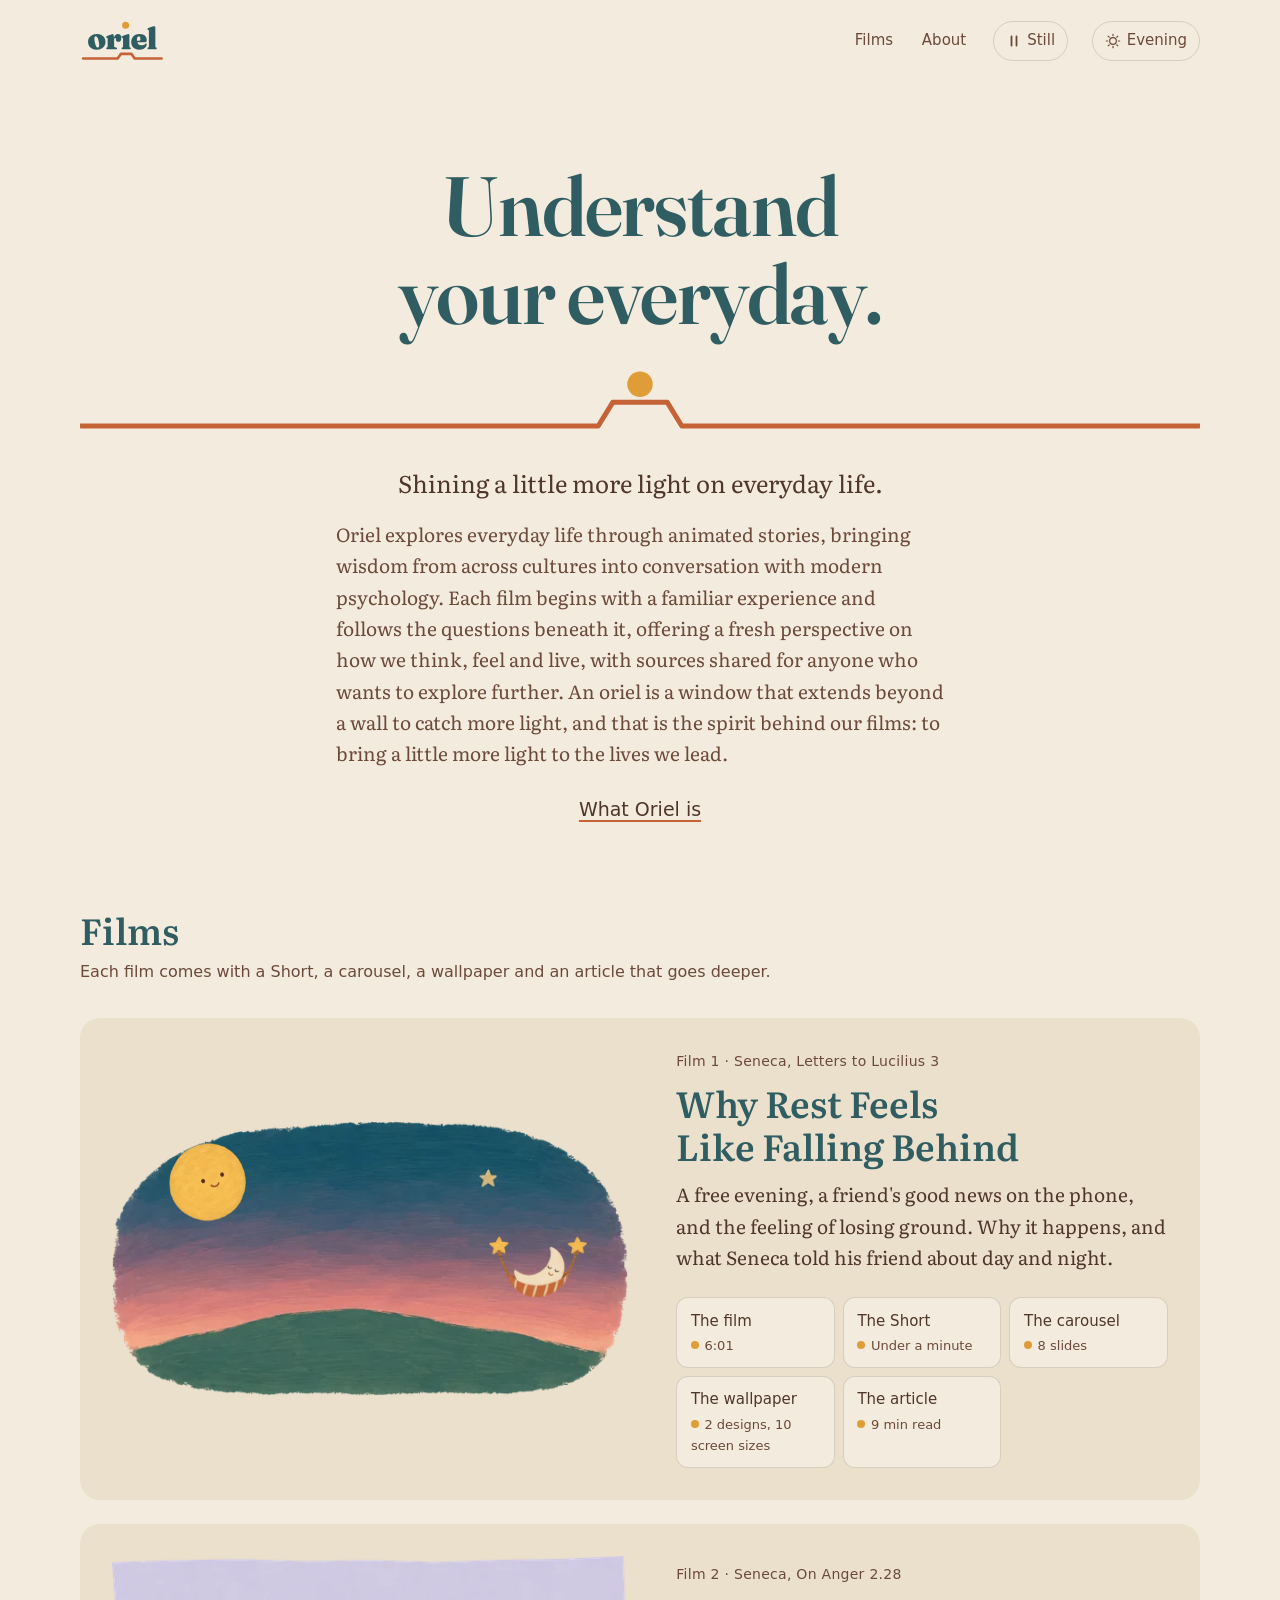
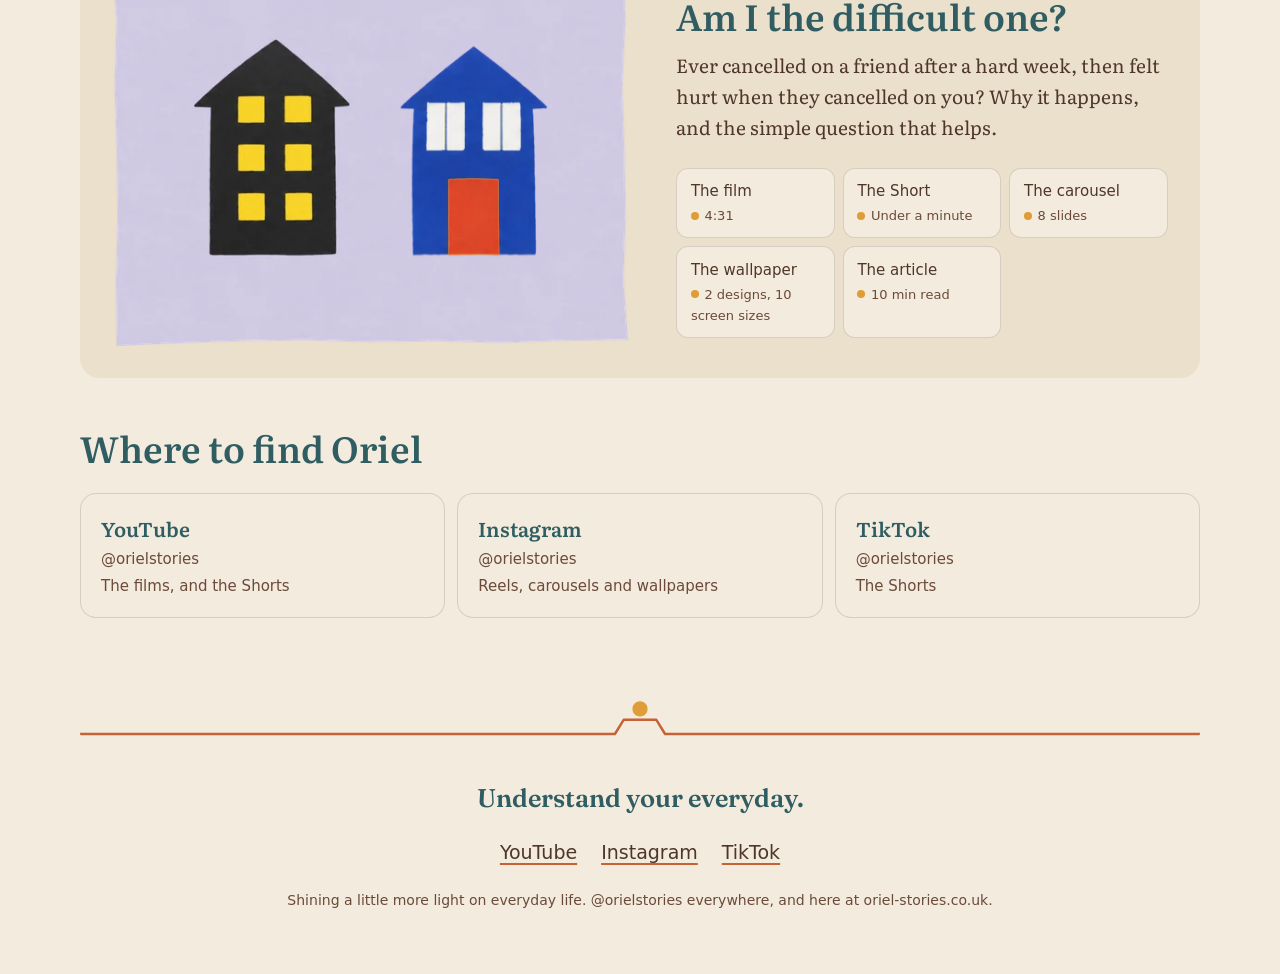
==== commit 8ebaa6e4: "deploy: site from oriel@5f5ed40" ====
--- a/index.html
+++ b/index.html
@@ -50,6 +50,15 @@
     <ul class="pieces" aria-label="Pieces of Why Rest Feels Like Falling Behind"><li class="live"><a href="/films/why-rest-feels-like-falling-behind/#film"><span class="what">The film</span><span class="state">6:01</span></a></li><li class="live"><a href="/films/why-rest-feels-like-falling-behind/#short"><span class="what">The Short</span><span class="state">Under a minute</span></a></li><li class="live"><a href="/films/why-rest-feels-like-falling-behind/#carousel"><span class="what">The carousel</span><span class="state">8 slides</span></a></li><li class="live"><a href="/films/why-rest-feels-like-falling-behind/#wallpaper"><span class="what">The wallpaper</span><span class="state">2 designs, 10 screen sizes</span></a></li><li class="live"><a href="/films/why-rest-feels-like-falling-behind/#question"><span class="what">The article</span><span class="state">9 min read</span></a></li></ul>
   </div>
 </article>
+<article class="film-entry" aria-labelledby="film-2">
+  <a class="art-link" href="/films/am-i-the-difficult-one/" tabindex="-1" aria-hidden="true"><div class="emblem" data-emblem="two-fronts" style="aspect-ratio: 1800 / 1360" role="img" aria-label="Two cut-paper houses on a lilac sheet. Yours, soft black, is lit yellow in all six windows. Nina&#x27;s, cobalt, has its curtains drawn and its red door shut; now and then a curtain parts a crack, or the door opens a little, on the light inside" title="Rest your pointer here and it comes to rest"><img class="sky" src="/img/films/am-i-the-difficult-one/emblem-sky-560.webp" srcset="/img/films/am-i-the-difficult-one/emblem-sky-560.webp 560w, /img/films/am-i-the-difficult-one/emblem-sky-1120.webp 1120w" sizes="(min-width: 60rem) 28rem, 92vw" width="1800" height="1360" style="max-width: min(100%, 900px)" alt="" decoding="async" loading="lazy"><div class="lights" style="-webkit-mask: url(/img/films/am-i-the-difficult-one/emblem-sky-560.webp) center / 100% 100% no-repeat; mask: url(/img/films/am-i-the-difficult-one/emblem-sky-560.webp) center / 100% 100% no-repeat"><img class="curtain-la" src="/img/films/am-i-the-difficult-one/emblem-curtain-la-560.webp" srcset="/img/films/am-i-the-difficult-one/emblem-curtain-la-560.webp 560w, /img/films/am-i-the-difficult-one/emblem-curtain-la-1120.webp 1120w" sizes="(min-width: 60rem) 28rem, 92vw" width="1800" height="1360" style="max-width: min(100%, 900px)" alt="" decoding="async" loading="lazy"><img class="curtain-lb" src="/img/films/am-i-the-difficult-one/emblem-curtain-lb-560.webp" srcset="/img/films/am-i-the-difficult-one/emblem-curtain-lb-560.webp 560w, /img/films/am-i-the-difficult-one/emblem-curtain-lb-1120.webp 1120w" sizes="(min-width: 60rem) 28rem, 92vw" width="1800" height="1360" style="max-width: min(100%, 900px)" alt="" decoding="async" loading="lazy"><img class="curtain-ra" src="/img/films/am-i-the-difficult-one/emblem-curtain-ra-560.webp" srcset="/img/films/am-i-the-difficult-one/emblem-curtain-ra-560.webp 560w, /img/films/am-i-the-difficult-one/emblem-curtain-ra-1120.webp 1120w" sizes="(min-width: 60rem) 28rem, 92vw" width="1800" height="1360" style="max-width: min(100%, 900px)" alt="" decoding="async" loading="lazy"><img class="curtain-rb" src="/img/films/am-i-the-difficult-one/emblem-curtain-rb-560.webp" srcset="/img/films/am-i-the-difficult-one/emblem-curtain-rb-560.webp 560w, /img/films/am-i-the-difficult-one/emblem-curtain-rb-1120.webp 1120w" sizes="(min-width: 60rem) 28rem, 92vw" width="1800" height="1360" style="max-width: min(100%, 900px)" alt="" decoding="async" loading="lazy"><img class="house" src="/img/films/am-i-the-difficult-one/emblem-house-560.webp" srcset="/img/films/am-i-the-difficult-one/emblem-house-560.webp 560w, /img/films/am-i-the-difficult-one/emblem-house-1120.webp 1120w" sizes="(min-width: 60rem) 28rem, 92vw" width="1800" height="1360" style="max-width: min(100%, 900px)" alt="" decoding="async" loading="lazy"><img class="door" src="/img/films/am-i-the-difficult-one/emblem-door-560.webp" srcset="/img/films/am-i-the-difficult-one/emblem-door-560.webp 560w, /img/films/am-i-the-difficult-one/emblem-door-1120.webp 1120w" sizes="(min-width: 60rem) 28rem, 92vw" width="1800" height="1360" style="max-width: min(100%, 900px)" alt="" decoding="async" loading="lazy"></div></div></a>
+  <div class="text">
+    <p class="kicker">Film 2 · Seneca, On Anger 2.28</p>
+    <h3 id="film-2"><a href="/films/am-i-the-difficult-one/">Am I the difficult one?</a></h3>
+    <p>Ever cancelled on a friend after a hard week, then felt hurt when they cancelled on you? Why it happens, and the simple question that helps.</p>
+    <ul class="pieces" aria-label="Pieces of Am I the difficult one?"><li class="live"><a href="/films/am-i-the-difficult-one/#film"><span class="what">The film</span><span class="state">4:31</span></a></li><li class="live"><a href="/films/am-i-the-difficult-one/#short"><span class="what">The Short</span><span class="state">Under a minute</span></a></li><li class="live"><a href="/films/am-i-the-difficult-one/#carousel"><span class="what">The carousel</span><span class="state">8 slides</span></a></li><li class="live"><a href="/films/am-i-the-difficult-one/#wallpaper"><span class="what">The wallpaper</span><span class="state">2 designs, 10 screen sizes</span></a></li><li class="live"><a href="/films/am-i-the-difficult-one/#question"><span class="what">The article</span><span class="state">10 min read</span></a></li></ul>
+  </div>
+</article>
 </section>
 <section class="platforms" aria-labelledby="platforms-title">
   <h2 id="platforms-title">Where to find Oriel</h2>
--- a/oriel.css
+++ b/oriel.css
@@ -140,6 +140,7 @@
   display: grid; gap: clamp(1.5rem, 4vw, 3rem); align-items: center;
   background: var(--paper-deep); border-radius: 1.25rem; padding: clamp(1rem, 3vw, 2rem);
 }
+.film-entry + .film-entry { margin-top: 1.5rem; }
 @media (min-width: 52rem) { .film-entry { grid-template-columns: minmax(0, 1.05fr) minmax(0, 1fr); } }
 .film-entry h3 { font-size: clamp(1.6rem, 3.2vw, 2.25rem); margin: 0 0 0.75rem; }
 .film-entry h3 a { text-decoration: none; }
@@ -173,6 +174,9 @@
 .emblem .sun, .emblem .moon { position: absolute; top: 0; will-change: transform; }
 .emblem .sun { left: 11%; width: 15%; }
 .emblem .moon { right: 8%; width: 19%; }
+/* film 2's emblem, a house seen from outside: every layer is the full canvas, stacked in register; oriel.js slides the
+   curtain halves (each clipped to its window) and swings the door on its hinge */
+.emblem[data-emblem="closed-front"] .lights img, .emblem[data-emblem="two-fronts"] .lights img { position: absolute; left: 0; top: 0; width: 100%; height: 100%; will-change: transform; }
 
 /* ---------- Film page ---------- */
 .film-hero, .post-hero { max-width: var(--wide); margin: 0 auto; padding: clamp(1.5rem, 5vw, 3.5rem) var(--gutter) 0; }
@@ -188,6 +192,8 @@
 .watch { max-width: 60rem; margin: 2rem auto 0; padding: 0 var(--gutter); }
 .player { position: relative; aspect-ratio: 16 / 9; border-radius: 1rem; overflow: hidden; background: var(--panel); }
 .player .poster { position: absolute; inset: 8% 0 auto; margin: auto; height: 84%; width: auto; max-width: 90%; object-fit: contain; }
+/* a hero that is a whole 16:9 frame of the film fills the player */
+.player.fill .poster { inset: 0; width: 100%; height: 100%; max-width: none; object-fit: cover; }
 .player.tall { aspect-ratio: 9 / 16; width: min(100%, 17rem); }
 .player.tall .poster { inset: 0; width: 100%; height: 100%; max-width: none; object-fit: cover; }
 .player iframe { position: absolute; inset: 0; width: 100%; height: 100%; border: 0; }
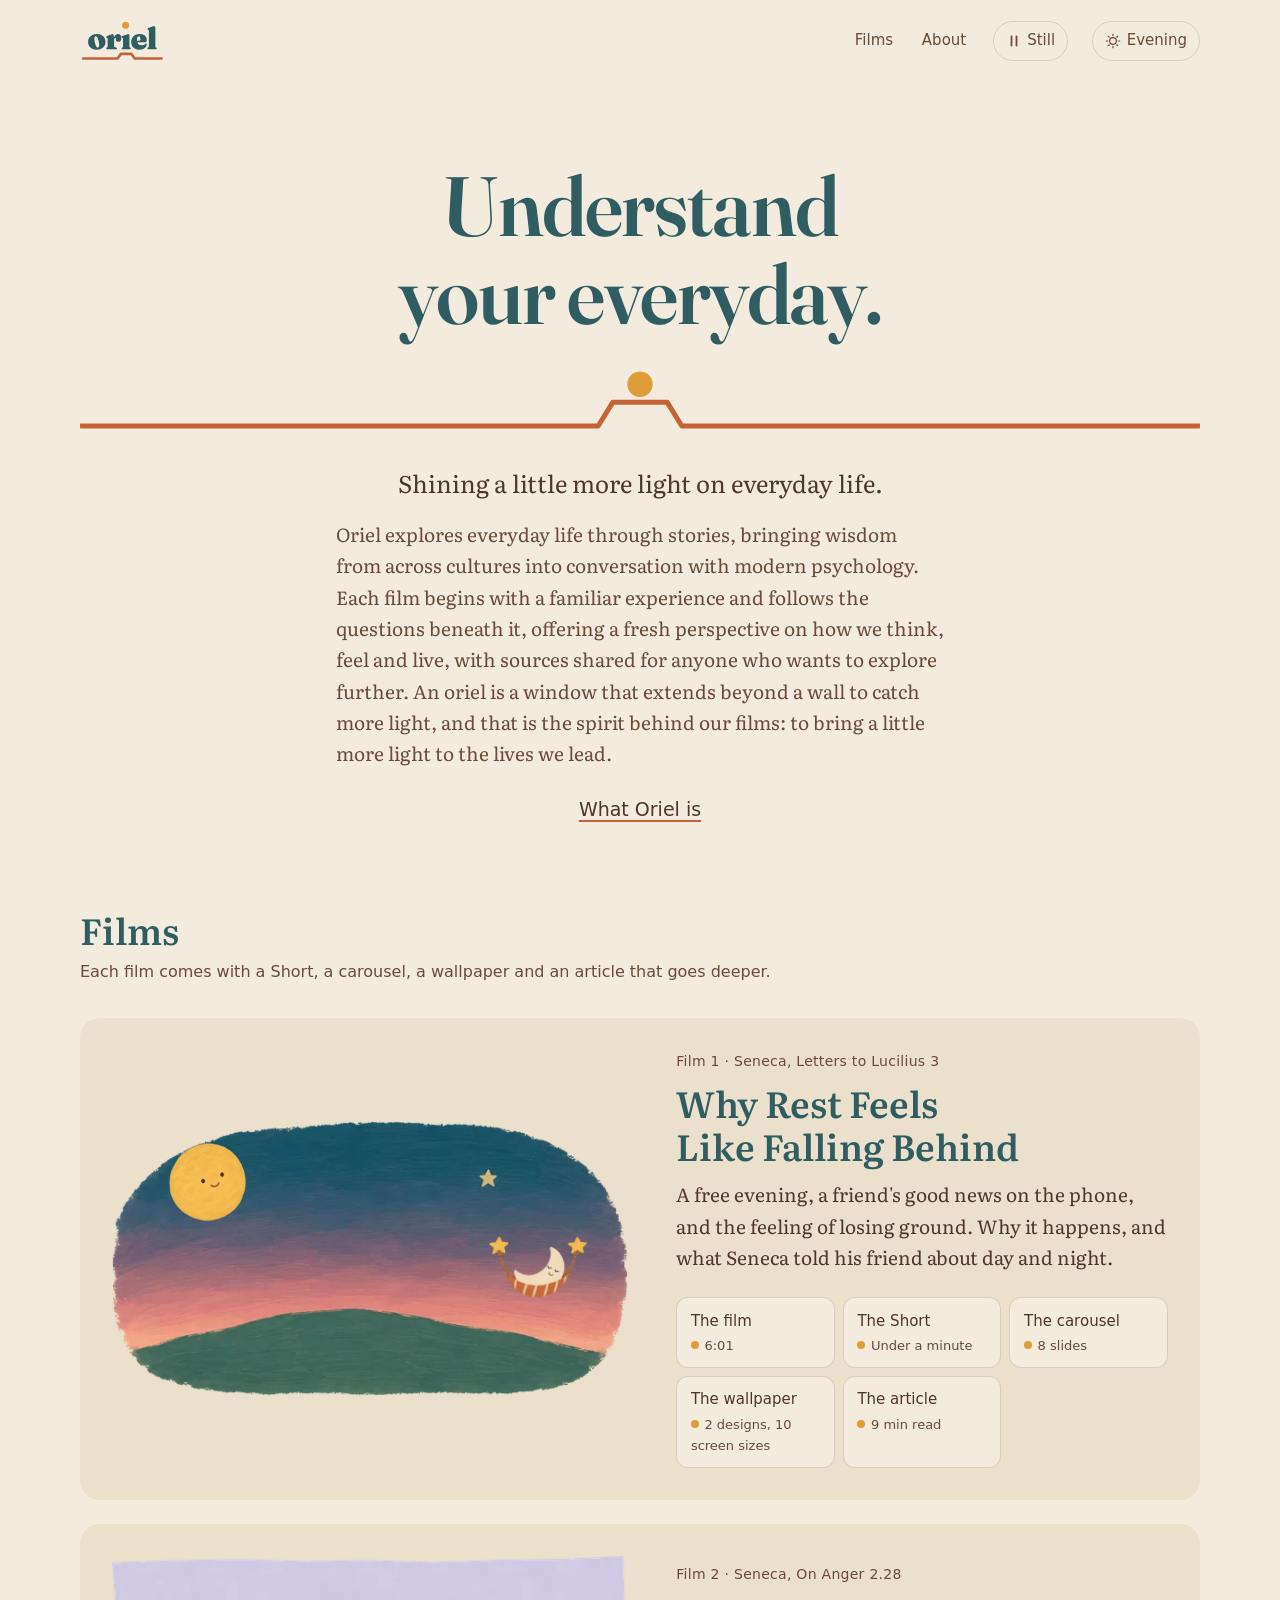
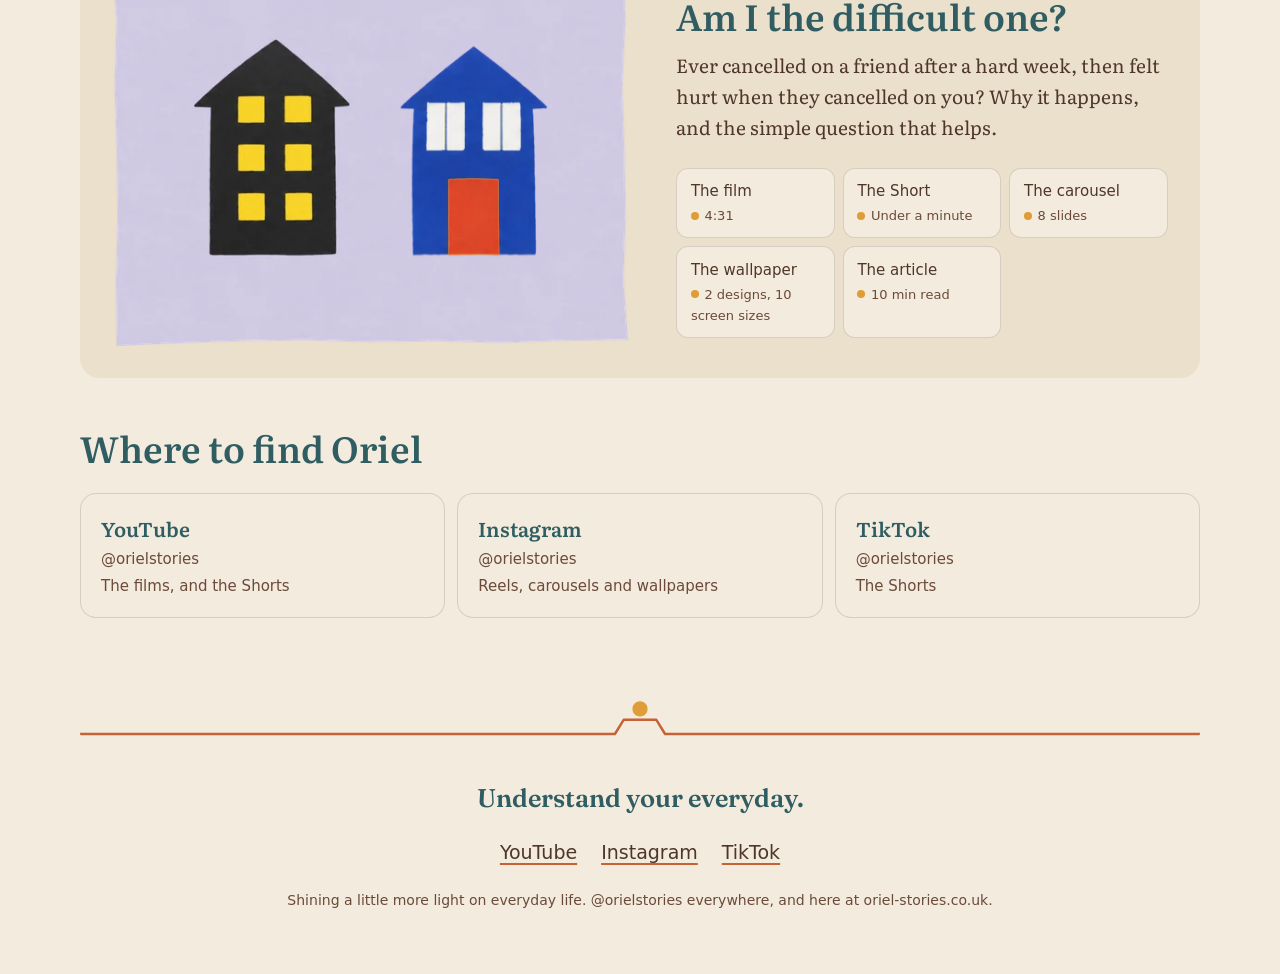
==== commit 20ae20da: "deploy: site from oriel@6ffa77f" ====
--- a/index.html
+++ b/index.html
@@ -4,12 +4,12 @@
 <meta charset="utf-8">
 <meta name="viewport" content="width=device-width, initial-scale=1, viewport-fit=cover">
 <title>Oriel</title>
-<meta name="description" content="Shining a little more light on everyday life. Oriel explores everyday life through animated stories, bringing wisdom from across cultures into conversation with modern psychology. Each film begins with a familiar experience and follows the questions beneath it, offering a fresh perspective on how we think, feel and live, with sources shared for anyone who wants to explore further. An oriel is a window that extends beyond a wall to catch more light, and that is the spirit behind our films: to bring a little more light to the lives we lead.">
+<meta name="description" content="Shining a little more light on everyday life. Oriel explores everyday life through stories, bringing wisdom from across cultures into conversation with modern psychology. Each film begins with a familiar experience and follows the questions beneath it, offering a fresh perspective on how we think, feel and live, with sources shared for anyone who wants to explore further. An oriel is a window that extends beyond a wall to catch more light, and that is the spirit behind our films: to bring a little more light to the lives we lead.">
 <link rel="canonical" href="https://oriel-stories.co.uk/">
 <meta property="og:type" content="website">
 <meta property="og:site_name" content="Oriel">
 <meta property="og:title" content="Oriel">
-<meta property="og:description" content="Shining a little more light on everyday life. Oriel explores everyday life through animated stories, bringing wisdom from across cultures into conversation with modern psychology. Each film begins with a familiar experience and follows the questions beneath it, offering a fresh perspective on how we think, feel and live, with sources shared for anyone who wants to explore further. An oriel is a window that extends beyond a wall to catch more light, and that is the spirit behind our films: to bring a little more light to the lives we lead.">
+<meta property="og:description" content="Shining a little more light on everyday life. Oriel explores everyday life through stories, bringing wisdom from across cultures into conversation with modern psychology. Each film begins with a familiar experience and follows the questions beneath it, offering a fresh perspective on how we think, feel and live, with sources shared for anyone who wants to explore further. An oriel is a window that extends beyond a wall to catch more light, and that is the spirit behind our films: to bring a little more light to the lives we lead.">
 <meta property="og:url" content="https://oriel-stories.co.uk/">
 <meta property="og:image" content="https://oriel-stories.co.uk/img/films/why-rest-feels-like-falling-behind/hero-891.webp">
 <meta name="theme-color" content="#F3EBDD" media="(prefers-color-scheme: light)">
@@ -34,7 +34,7 @@
   <h1 id="promise" class="promise">Understand your everyday.</h1>
   <div class="sill-rule large" aria-hidden="true"><svg viewBox="0 0 132 72" focusable="false"><path class="sill" d="M-4000 66 H20 L36 40 H96 L112 66 H4132"/><circle class="sun" cx="66" cy="20" r="14"/></svg></div>
   <p class="lead">Shining a little more light on everyday life.</p>
-  <p class="about">Oriel explores everyday life through animated stories, bringing wisdom from across cultures into conversation with modern psychology. Each film begins with a familiar experience and follows the questions beneath it, offering a fresh perspective on how we think, feel and live, with sources shared for anyone who wants to explore further. An oriel is a window that extends beyond a wall to catch more light, and that is the spirit behind our films: to bring a little more light to the lives we lead.</p>
+  <p class="about">Oriel explores everyday life through stories, bringing wisdom from across cultures into conversation with modern psychology. Each film begins with a familiar experience and follows the questions beneath it, offering a fresh perspective on how we think, feel and live, with sources shared for anyone who wants to explore further. An oriel is a window that extends beyond a wall to catch more light, and that is the spirit behind our films: to bring a little more light to the lives we lead.</p>
   <p class="more"><a href="/posts/what-oriel-is/">What Oriel is</a></p>
 </section>
 <section class="films" id="films" aria-labelledby="films-title">
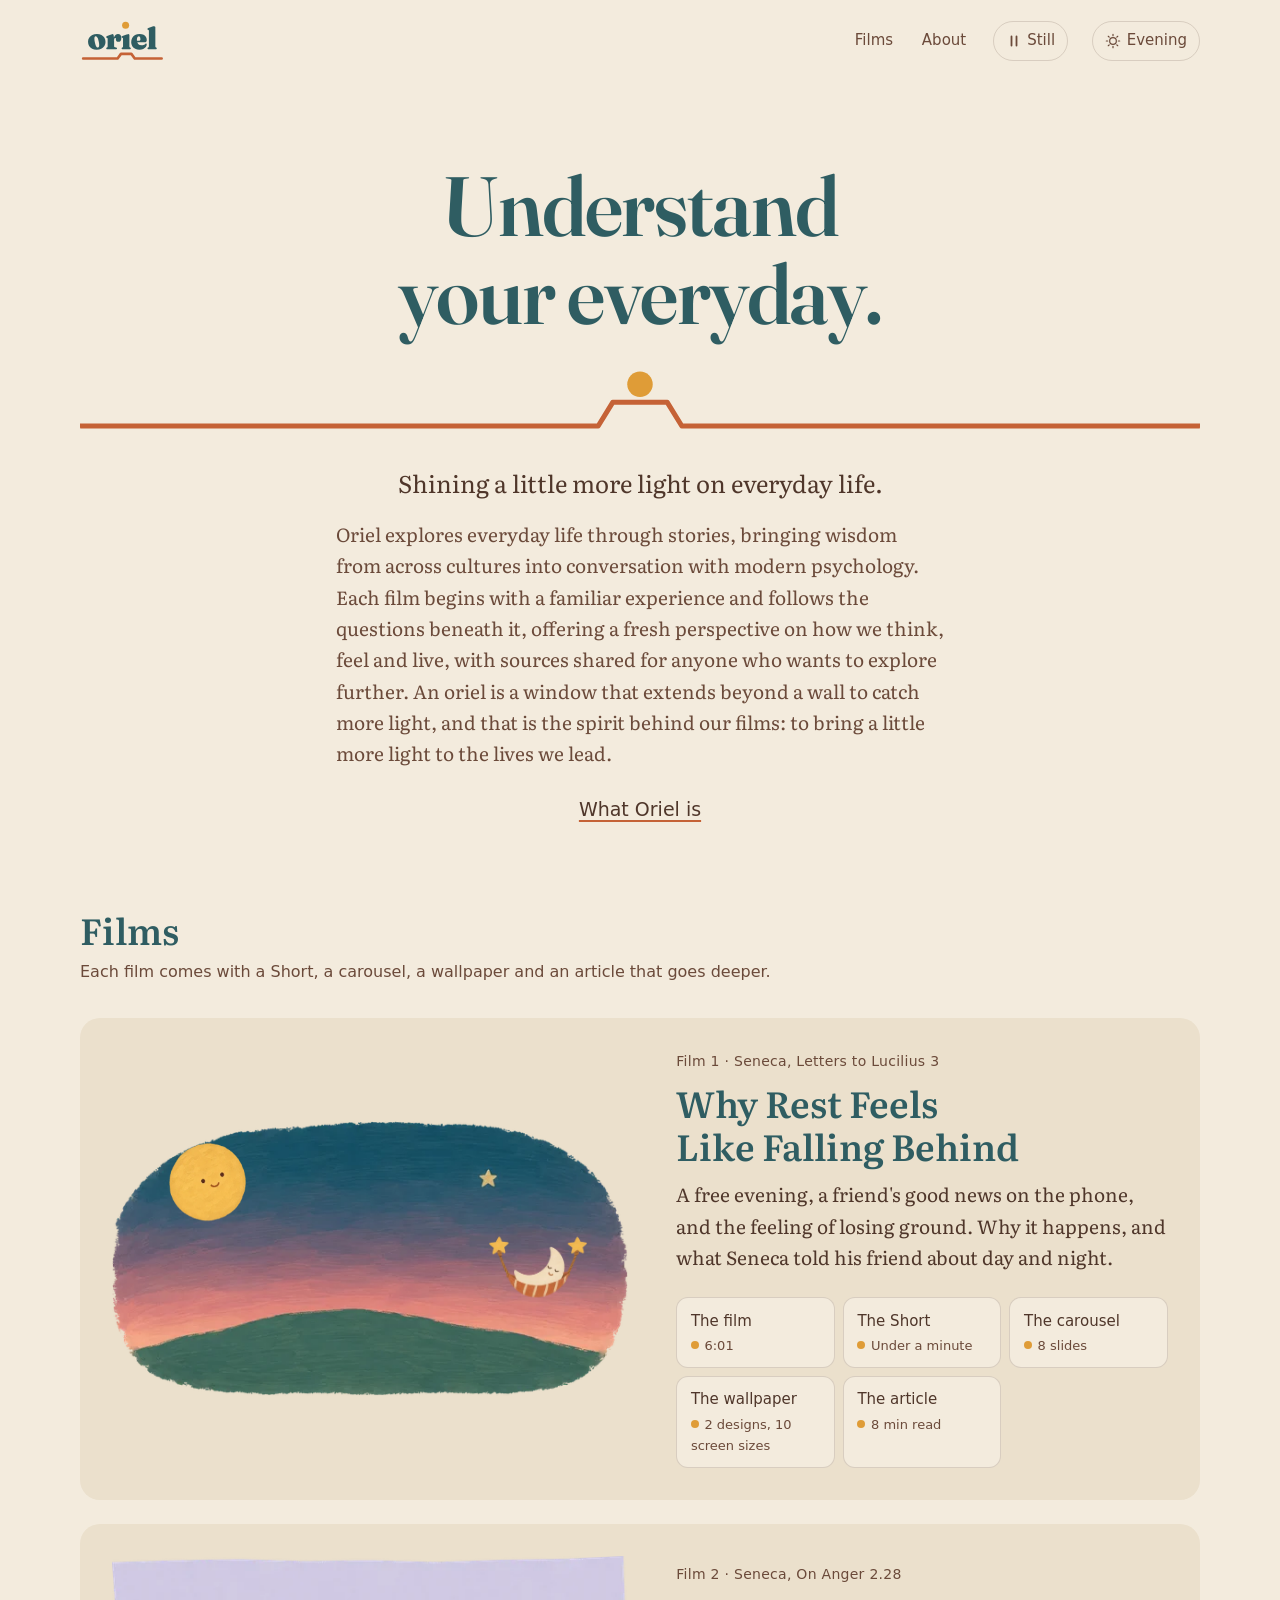
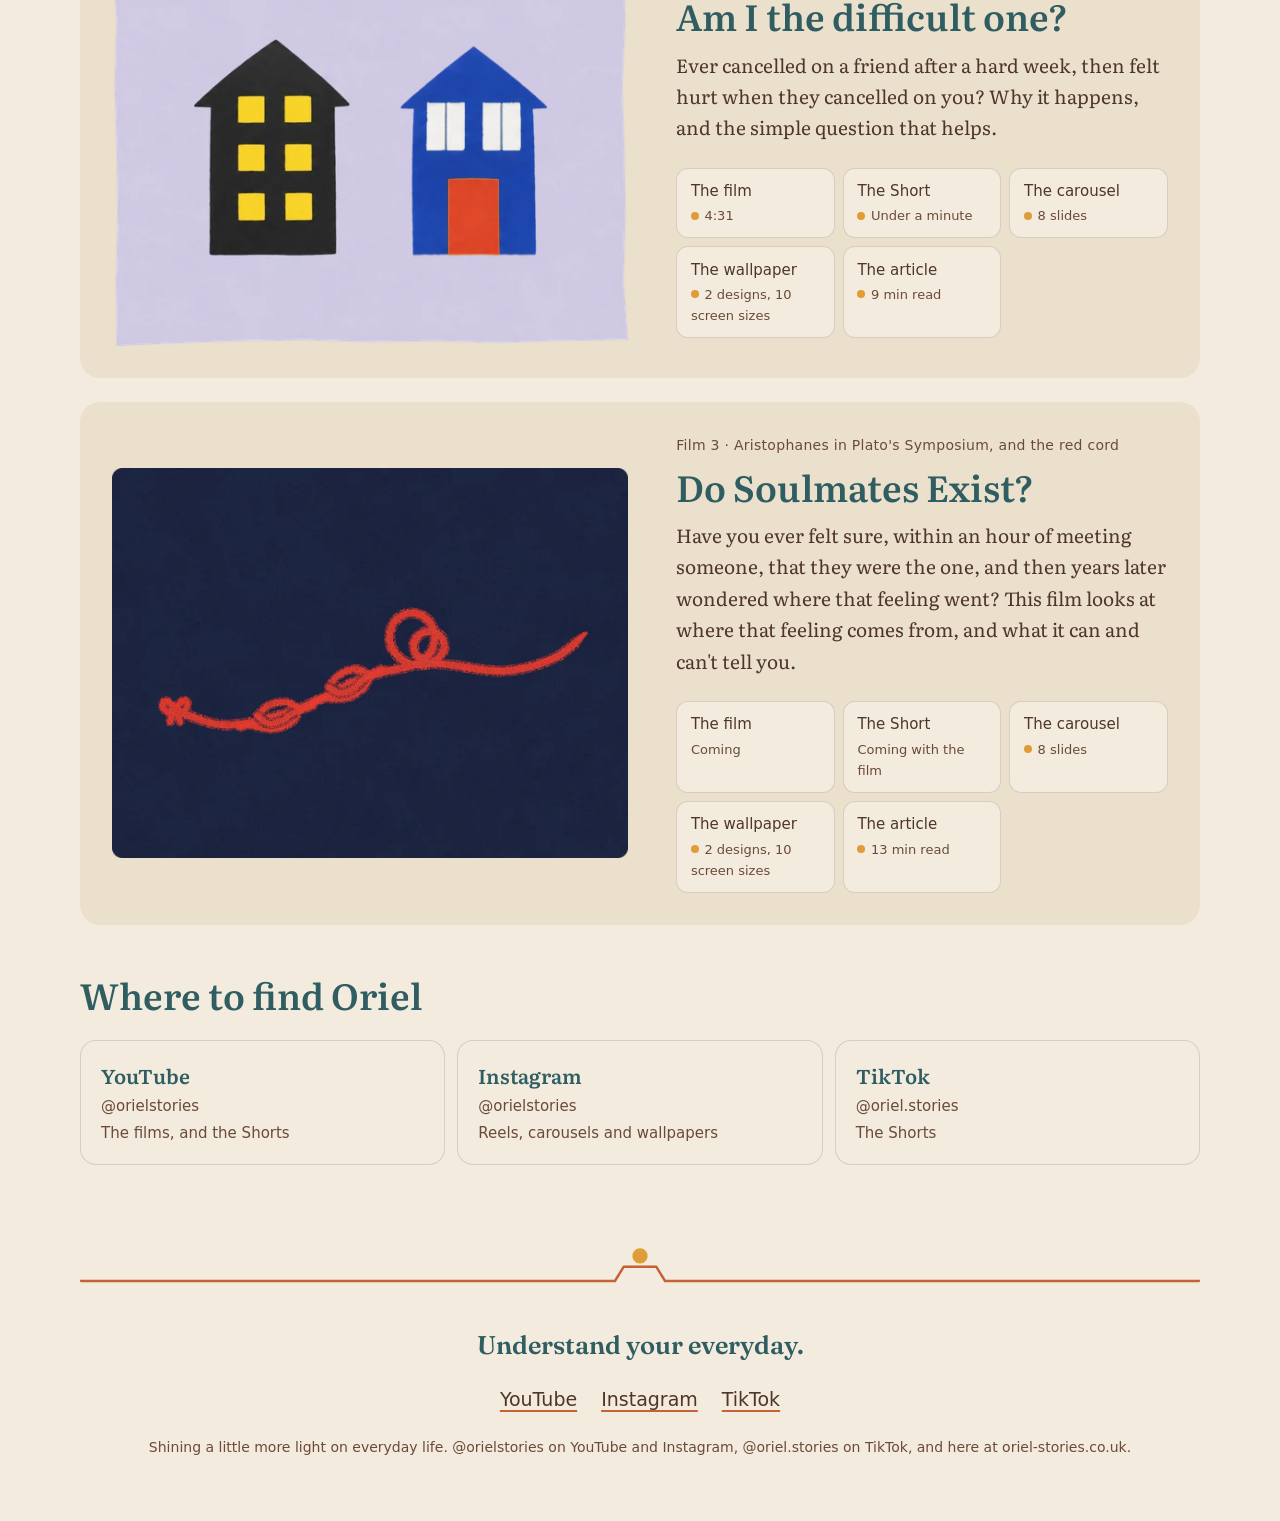
==== commit 342bf69f: "deploy: site from oriel@b101a2b" ====
--- a/index.html
+++ b/index.html
@@ -47,7 +47,7 @@
     <p class="kicker">Film 1 · Seneca, Letters to Lucilius 3</p>
     <h3 id="film-1"><a href="/films/why-rest-feels-like-falling-behind/">Why Rest Feels Like Falling Behind</a></h3>
     <p>A free evening, a friend&#x27;s good news on the phone, and the feeling of losing ground. Why it happens, and what Seneca told his friend about day and night.</p>
-    <ul class="pieces" aria-label="Pieces of Why Rest Feels Like Falling Behind"><li class="live"><a href="/films/why-rest-feels-like-falling-behind/#film"><span class="what">The film</span><span class="state">6:01</span></a></li><li class="live"><a href="/films/why-rest-feels-like-falling-behind/#short"><span class="what">The Short</span><span class="state">Under a minute</span></a></li><li class="live"><a href="/films/why-rest-feels-like-falling-behind/#carousel"><span class="what">The carousel</span><span class="state">8 slides</span></a></li><li class="live"><a href="/films/why-rest-feels-like-falling-behind/#wallpaper"><span class="what">The wallpaper</span><span class="state">2 designs, 10 screen sizes</span></a></li><li class="live"><a href="/films/why-rest-feels-like-falling-behind/#question"><span class="what">The article</span><span class="state">9 min read</span></a></li></ul>
+    <ul class="pieces" aria-label="Pieces of Why Rest Feels Like Falling Behind"><li class="live"><a href="/films/why-rest-feels-like-falling-behind/#film"><span class="what">The film</span><span class="state">6:01</span></a></li><li class="live"><a href="/films/why-rest-feels-like-falling-behind/#short"><span class="what">The Short</span><span class="state">Under a minute</span></a></li><li class="live"><a href="/films/why-rest-feels-like-falling-behind/#carousel"><span class="what">The carousel</span><span class="state">8 slides</span></a></li><li class="live"><a href="/films/why-rest-feels-like-falling-behind/#wallpaper"><span class="what">The wallpaper</span><span class="state">2 designs, 10 screen sizes</span></a></li><li class="live"><a href="/films/why-rest-feels-like-falling-behind/#question"><span class="what">The article</span><span class="state">8 min read</span></a></li></ul>
   </div>
 </article>
 <article class="film-entry" aria-labelledby="film-2">
@@ -56,7 +56,16 @@
     <p class="kicker">Film 2 · Seneca, On Anger 2.28</p>
     <h3 id="film-2"><a href="/films/am-i-the-difficult-one/">Am I the difficult one?</a></h3>
     <p>Ever cancelled on a friend after a hard week, then felt hurt when they cancelled on you? Why it happens, and the simple question that helps.</p>
-    <ul class="pieces" aria-label="Pieces of Am I the difficult one?"><li class="live"><a href="/films/am-i-the-difficult-one/#film"><span class="what">The film</span><span class="state">4:31</span></a></li><li class="live"><a href="/films/am-i-the-difficult-one/#short"><span class="what">The Short</span><span class="state">Under a minute</span></a></li><li class="live"><a href="/films/am-i-the-difficult-one/#carousel"><span class="what">The carousel</span><span class="state">8 slides</span></a></li><li class="live"><a href="/films/am-i-the-difficult-one/#wallpaper"><span class="what">The wallpaper</span><span class="state">2 designs, 10 screen sizes</span></a></li><li class="live"><a href="/films/am-i-the-difficult-one/#question"><span class="what">The article</span><span class="state">10 min read</span></a></li></ul>
+    <ul class="pieces" aria-label="Pieces of Am I the difficult one?"><li class="live"><a href="/films/am-i-the-difficult-one/#film"><span class="what">The film</span><span class="state">4:31</span></a></li><li class="live"><a href="/films/am-i-the-difficult-one/#short"><span class="what">The Short</span><span class="state">Under a minute</span></a></li><li class="live"><a href="/films/am-i-the-difficult-one/#carousel"><span class="what">The carousel</span><span class="state">8 slides</span></a></li><li class="live"><a href="/films/am-i-the-difficult-one/#wallpaper"><span class="what">The wallpaper</span><span class="state">2 designs, 10 screen sizes</span></a></li><li class="live"><a href="/films/am-i-the-difficult-one/#question"><span class="what">The article</span><span class="state">9 min read</span></a></li></ul>
+  </div>
+</article>
+<article class="film-entry" aria-labelledby="film-3">
+  <a class="art-link" href="/films/do-soulmates-exist/" tabindex="-1" aria-hidden="true"><div class="emblem" data-emblem="knot" style="aspect-ratio: 1800 / 1360" role="img" aria-label="A red cord on dark blue paper, tied in a bow at one end, with two knots already in it. Beside them a loop of the cord stands up and sways; given attention, it is pulled tight into one more knot" title="Rest your pointer here and it comes to rest"><img class="sky" src="/img/films/do-soulmates-exist/emblem-sky-560.webp" srcset="/img/films/do-soulmates-exist/emblem-sky-560.webp 560w, /img/films/do-soulmates-exist/emblem-sky-1120.webp 1120w" sizes="(min-width: 60rem) 28rem, 92vw" width="1800" height="1360" style="max-width: min(100%, 900px)" alt="" decoding="async" loading="lazy"><div class="lights" style="-webkit-mask: url(/img/films/do-soulmates-exist/emblem-sky-560.webp) center / 100% 100% no-repeat; mask: url(/img/films/do-soulmates-exist/emblem-sky-560.webp) center / 100% 100% no-repeat"><img class="loop-a" src="/img/films/do-soulmates-exist/emblem-loop-a-560.webp" srcset="/img/films/do-soulmates-exist/emblem-loop-a-560.webp 560w, /img/films/do-soulmates-exist/emblem-loop-a-1120.webp 1120w" sizes="(min-width: 60rem) 28rem, 92vw" width="1800" height="1360" style="max-width: min(100%, 900px)" alt="" decoding="async" loading="lazy"><img class="loop-b" src="/img/films/do-soulmates-exist/emblem-loop-b-560.webp" srcset="/img/films/do-soulmates-exist/emblem-loop-b-560.webp 560w, /img/films/do-soulmates-exist/emblem-loop-b-1120.webp 1120w" sizes="(min-width: 60rem) 28rem, 92vw" width="1800" height="1360" style="max-width: min(100%, 900px)" alt="" decoding="async" loading="lazy"><img class="loop-c" src="/img/films/do-soulmates-exist/emblem-loop-c-560.webp" srcset="/img/films/do-soulmates-exist/emblem-loop-c-560.webp 560w, /img/films/do-soulmates-exist/emblem-loop-c-1120.webp 1120w" sizes="(min-width: 60rem) 28rem, 92vw" width="1800" height="1360" style="max-width: min(100%, 900px)" alt="" decoding="async" loading="lazy"><img class="half" src="/img/films/do-soulmates-exist/emblem-half-560.webp" srcset="/img/films/do-soulmates-exist/emblem-half-560.webp 560w, /img/films/do-soulmates-exist/emblem-half-1120.webp 1120w" sizes="(min-width: 60rem) 28rem, 92vw" width="1800" height="1360" style="max-width: min(100%, 900px)" alt="" decoding="async" loading="lazy"><img class="squeeze" src="/img/films/do-soulmates-exist/emblem-squeeze-560.webp" srcset="/img/films/do-soulmates-exist/emblem-squeeze-560.webp 560w, /img/films/do-soulmates-exist/emblem-squeeze-1120.webp 1120w" sizes="(min-width: 60rem) 28rem, 92vw" width="1800" height="1360" style="max-width: min(100%, 900px)" alt="" decoding="async" loading="lazy"><img class="tight" src="/img/films/do-soulmates-exist/emblem-tight-560.webp" srcset="/img/films/do-soulmates-exist/emblem-tight-560.webp 560w, /img/films/do-soulmates-exist/emblem-tight-1120.webp 1120w" sizes="(min-width: 60rem) 28rem, 92vw" width="1800" height="1360" style="max-width: min(100%, 900px)" alt="" decoding="async" loading="lazy"></div></div></a>
+  <div class="text">
+    <p class="kicker">Film 3 · Aristophanes in Plato&#x27;s Symposium, and the red cord</p>
+    <h3 id="film-3"><a href="/films/do-soulmates-exist/">Do Soulmates Exist?</a></h3>
+    <p>Have you ever felt sure, within an hour of meeting someone, that they were the one, and then years later wondered where that feeling went? This film looks at where that feeling comes from, and what it can and can&#x27;t tell you.</p>
+    <ul class="pieces" aria-label="Pieces of Do Soulmates Exist?"><li class="coming"><a href="/films/do-soulmates-exist/#film"><span class="what">The film</span><span class="state">Coming</span></a></li><li class="coming"><a href="/films/do-soulmates-exist/#short"><span class="what">The Short</span><span class="state">Coming with the film</span></a></li><li class="live"><a href="/films/do-soulmates-exist/#carousel"><span class="what">The carousel</span><span class="state">8 slides</span></a></li><li class="live"><a href="/films/do-soulmates-exist/#wallpaper"><span class="what">The wallpaper</span><span class="state">2 designs, 10 screen sizes</span></a></li><li class="live"><a href="/films/do-soulmates-exist/#question"><span class="what">The article</span><span class="state">13 min read</span></a></li></ul>
   </div>
 </article>
 </section>
@@ -67,7 +76,7 @@
   <span class="carries">The films, and the Shorts</span></a></li>
   <li><a href="https://www.instagram.com/orielstories"><span class="name">Instagram</span><span class="handle">@orielstories</span>
   <span class="carries">Reels, carousels and wallpapers</span></a></li>
-  <li><a href="https://www.tiktok.com/@oriel.stories"><span class="name">TikTok</span><span class="handle">@orielstories</span>
+  <li><a href="https://www.tiktok.com/@oriel.stories"><span class="name">TikTok</span><span class="handle">@oriel.stories</span>
   <span class="carries">The Shorts</span></a></li>
   </ul>
 </section>
@@ -77,7 +86,7 @@
   <div class="sill-rule " aria-hidden="true"><svg viewBox="0 0 132 72" focusable="false"><path class="sill" d="M-4000 66 H20 L36 40 H96 L112 66 H4132"/><circle class="sun" cx="66" cy="20" r="14"/></svg></div>
   <p class="promise">Understand your everyday.</p>
   <ul class="platform-links"><li><a href="https://www.youtube.com/@orielstories">YouTube</a></li><li><a href="https://www.instagram.com/orielstories">Instagram</a></li><li><a href="https://www.tiktok.com/@oriel.stories">TikTok</a></li></ul>
-  <p class="small">Shining a little more light on everyday life. @orielstories everywhere, and here at oriel-stories.co.uk.</p>
+  <p class="small">Shining a little more light on everyday life. @orielstories on YouTube and Instagram, @oriel.stories on TikTok, and here at oriel-stories.co.uk.</p>
 </footer>
 <script src="/oriel.js" type="module"></script>
 </body>
--- a/oriel.css
+++ b/oriel.css
@@ -177,6 +177,10 @@
 /* film 2's emblem, a house seen from outside: every layer is the full canvas, stacked in register; oriel.js slides the
    curtain halves (each clipped to its window) and swings the door on its hinge */
 .emblem[data-emblem="closed-front"] .lights img, .emblem[data-emblem="two-fronts"] .lights img { position: absolute; left: 0; top: 0; width: 100%; height: 100%; will-change: transform; }
+/* film 3's emblem, the red cord: six drawings of the cord on the full canvas, stacked in register; oriel.js shows one at a
+   time. Without script the cord shows tied (the resting state). */
+.emblem[data-emblem="knot"] .lights img { position: absolute; left: 0; top: 0; width: 100%; height: 100%; visibility: hidden; }
+.emblem[data-emblem="knot"] .lights img.tight { visibility: visible; }
 
 /* ---------- Film page ---------- */
 .film-hero, .post-hero { max-width: var(--wide); margin: 0 auto; padding: clamp(1.5rem, 5vw, 3.5rem) var(--gutter) 0; }
@@ -263,6 +267,8 @@
 .passage blockquote { margin: 0; }
 .passage blockquote p { margin: 0 0 1rem; }
 .passage .original { font-style: italic; color: var(--ink-soft); }
+/* scripts with no true italic stand upright wherever they are set, rather than in a slant the browser fakes */
+:root :is(:lang(zh), :lang(ja), :lang(ko), :lang(hi), :lang(sa), :lang(ar), :lang(fa), :lang(he)) { font-style: normal; }
 .passage .translation { color: var(--ink); }
 @media (max-width: 59.99rem) { .passage .original { margin-bottom: 1.25rem; padding-bottom: 1.25rem; border-bottom: 1px solid var(--rule); } }
 .passage .sec { font-family: var(--sans); font-style: normal; font-size: 0.75rem; font-weight: 500; color: var(--ink-soft); margin-right: 0.35rem; }
@@ -358,3 +364,7 @@
 .art.figure-centre { margin: 1.75rem auto; width: min(100%, 28rem); }
 .art.figure-centre img { width: 100%; margin-inline: auto; }
 .not-found { font-size: clamp(2rem, 6vw, 3rem); margin: 0; }
+/* 404: one line, one button home, and a note that home opens by itself */
+.not-found-page .go-home { margin: 0 0 1rem; }
+.not-found-page .button { font-family: var(--sans); font-size: 1.0625rem; padding: 0.6rem 1.5rem; }
+.not-found-page .small { margin: 0; }
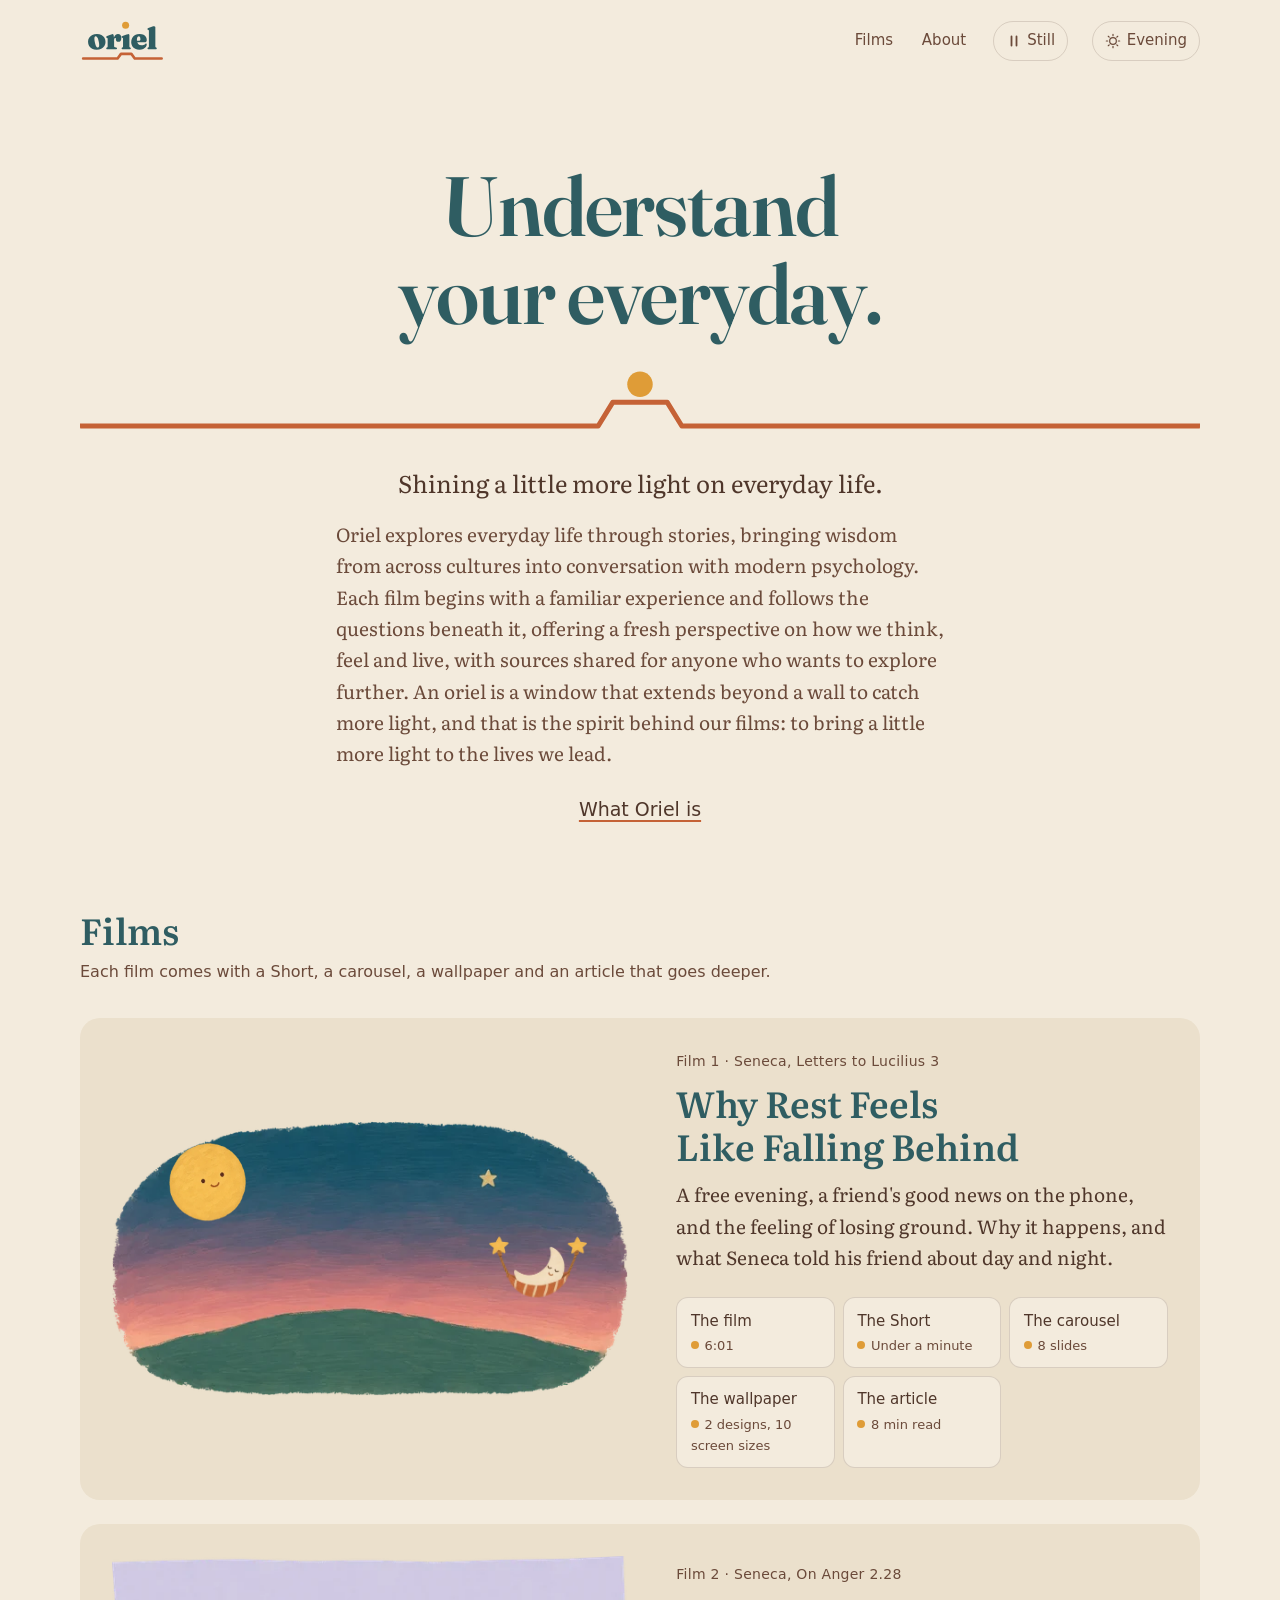
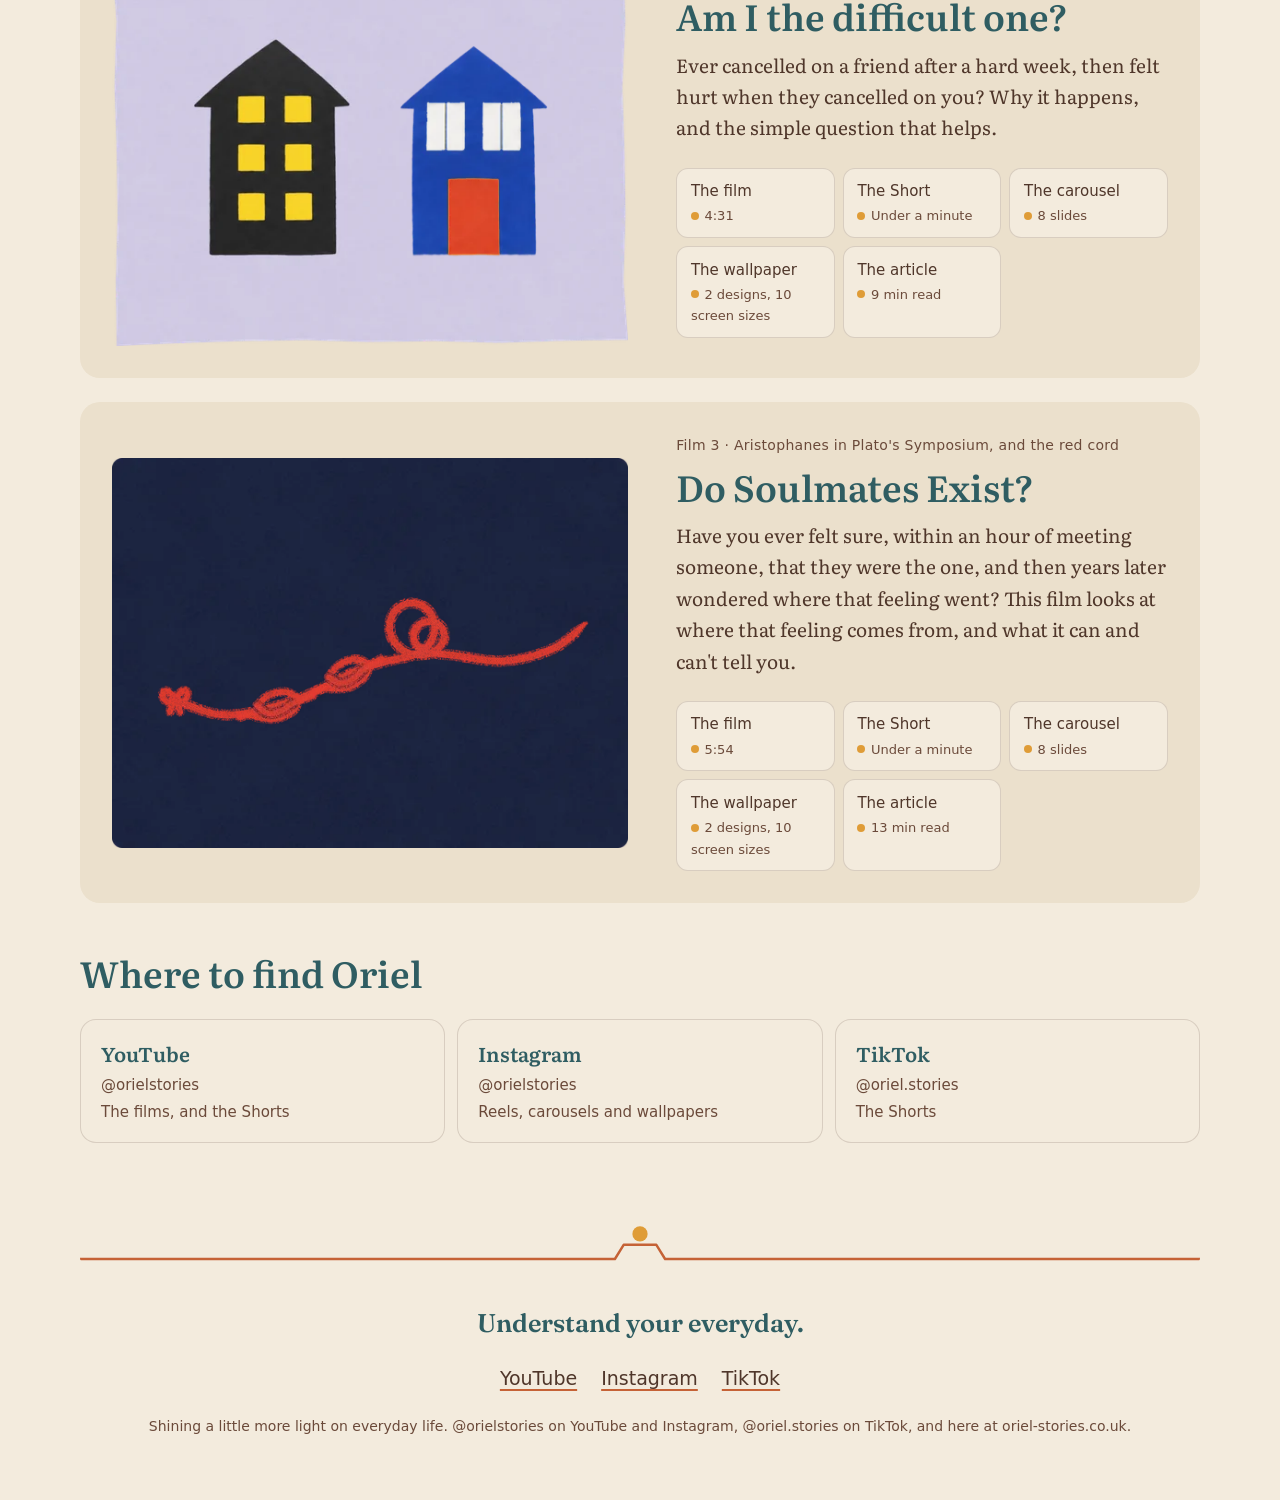
==== commit ee6e0fa1: "deploy: site from oriel@a7fdd22" ====
--- a/index.html
+++ b/index.html
@@ -65,7 +65,7 @@
     <p class="kicker">Film 3 · Aristophanes in Plato&#x27;s Symposium, and the red cord</p>
     <h3 id="film-3"><a href="/films/do-soulmates-exist/">Do Soulmates Exist?</a></h3>
     <p>Have you ever felt sure, within an hour of meeting someone, that they were the one, and then years later wondered where that feeling went? This film looks at where that feeling comes from, and what it can and can&#x27;t tell you.</p>
-    <ul class="pieces" aria-label="Pieces of Do Soulmates Exist?"><li class="coming"><a href="/films/do-soulmates-exist/#film"><span class="what">The film</span><span class="state">Coming</span></a></li><li class="coming"><a href="/films/do-soulmates-exist/#short"><span class="what">The Short</span><span class="state">Coming with the film</span></a></li><li class="live"><a href="/films/do-soulmates-exist/#carousel"><span class="what">The carousel</span><span class="state">8 slides</span></a></li><li class="live"><a href="/films/do-soulmates-exist/#wallpaper"><span class="what">The wallpaper</span><span class="state">2 designs, 10 screen sizes</span></a></li><li class="live"><a href="/films/do-soulmates-exist/#question"><span class="what">The article</span><span class="state">13 min read</span></a></li></ul>
+    <ul class="pieces" aria-label="Pieces of Do Soulmates Exist?"><li class="live"><a href="/films/do-soulmates-exist/#film"><span class="what">The film</span><span class="state">5:54</span></a></li><li class="live"><a href="/films/do-soulmates-exist/#short"><span class="what">The Short</span><span class="state">Under a minute</span></a></li><li class="live"><a href="/films/do-soulmates-exist/#carousel"><span class="what">The carousel</span><span class="state">8 slides</span></a></li><li class="live"><a href="/films/do-soulmates-exist/#wallpaper"><span class="what">The wallpaper</span><span class="state">2 designs, 10 screen sizes</span></a></li><li class="live"><a href="/films/do-soulmates-exist/#question"><span class="what">The article</span><span class="state">13 min read</span></a></li></ul>
   </div>
 </article>
 </section>
